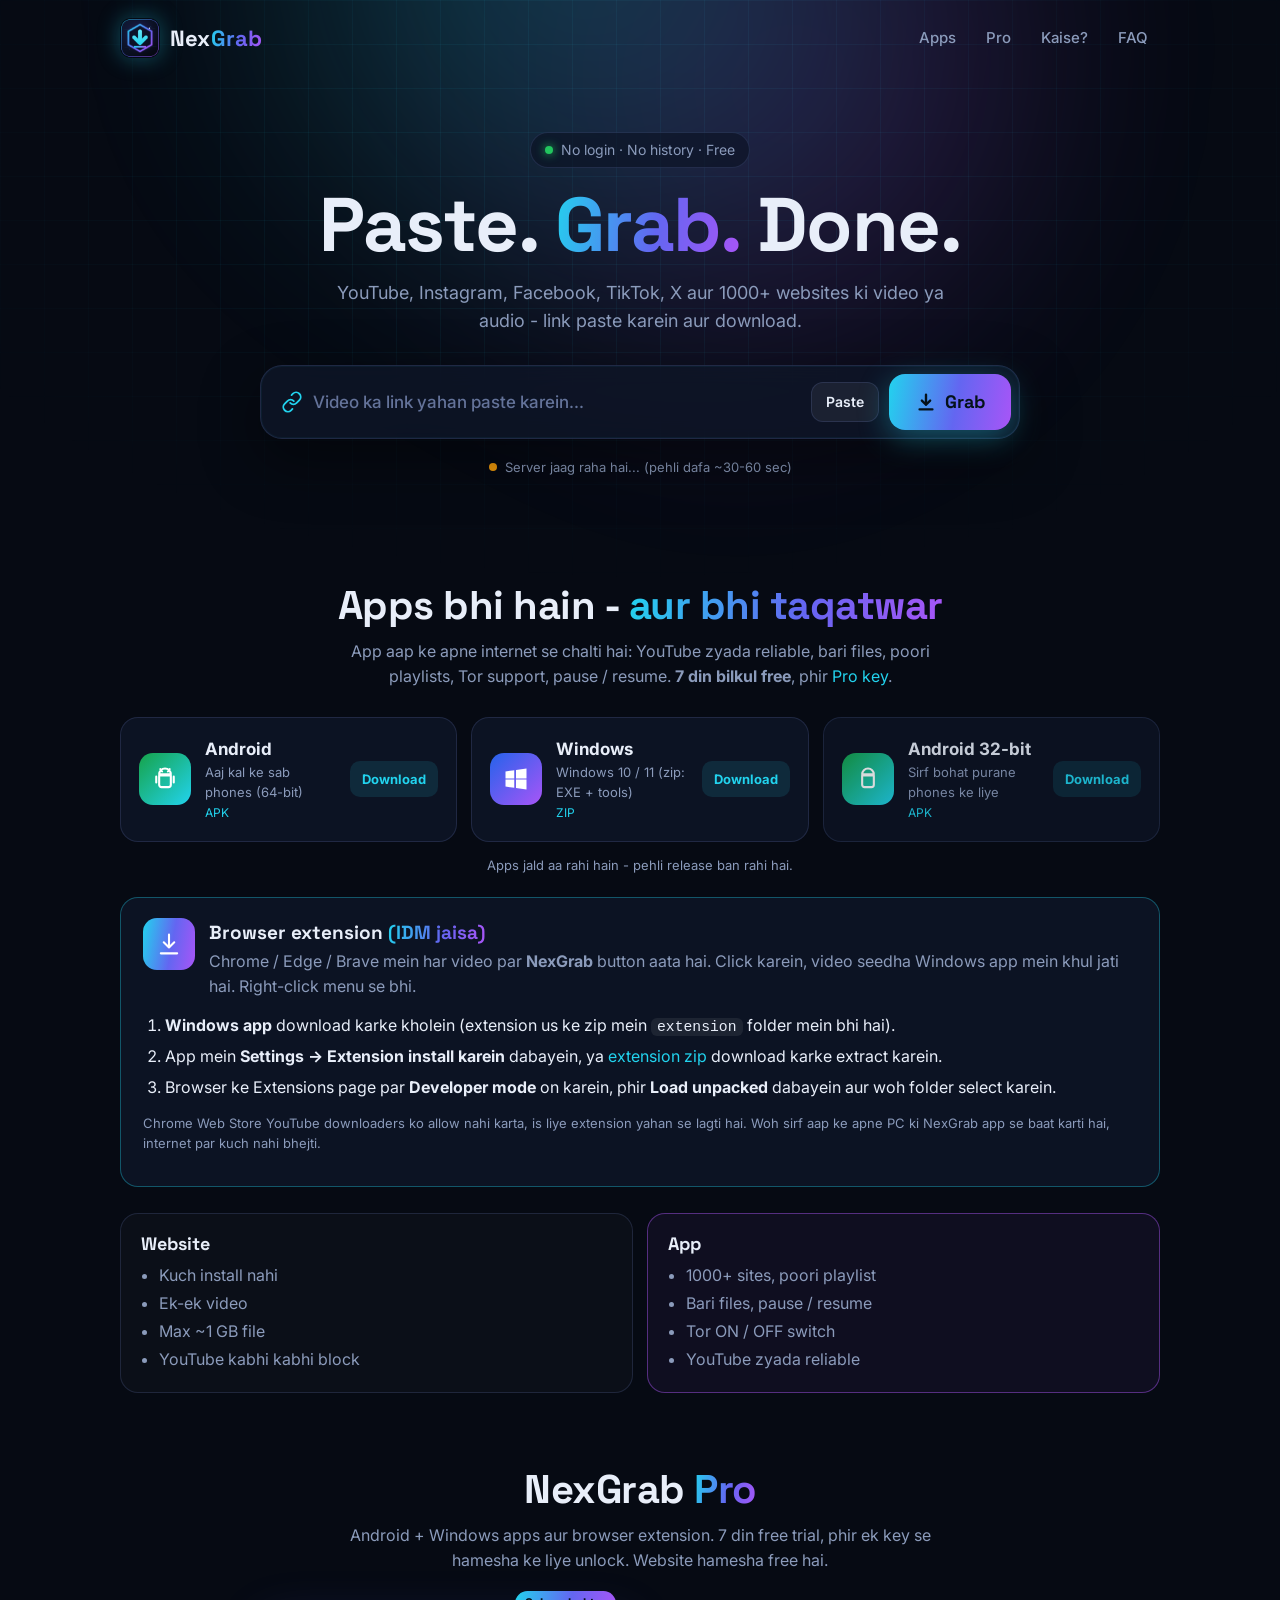
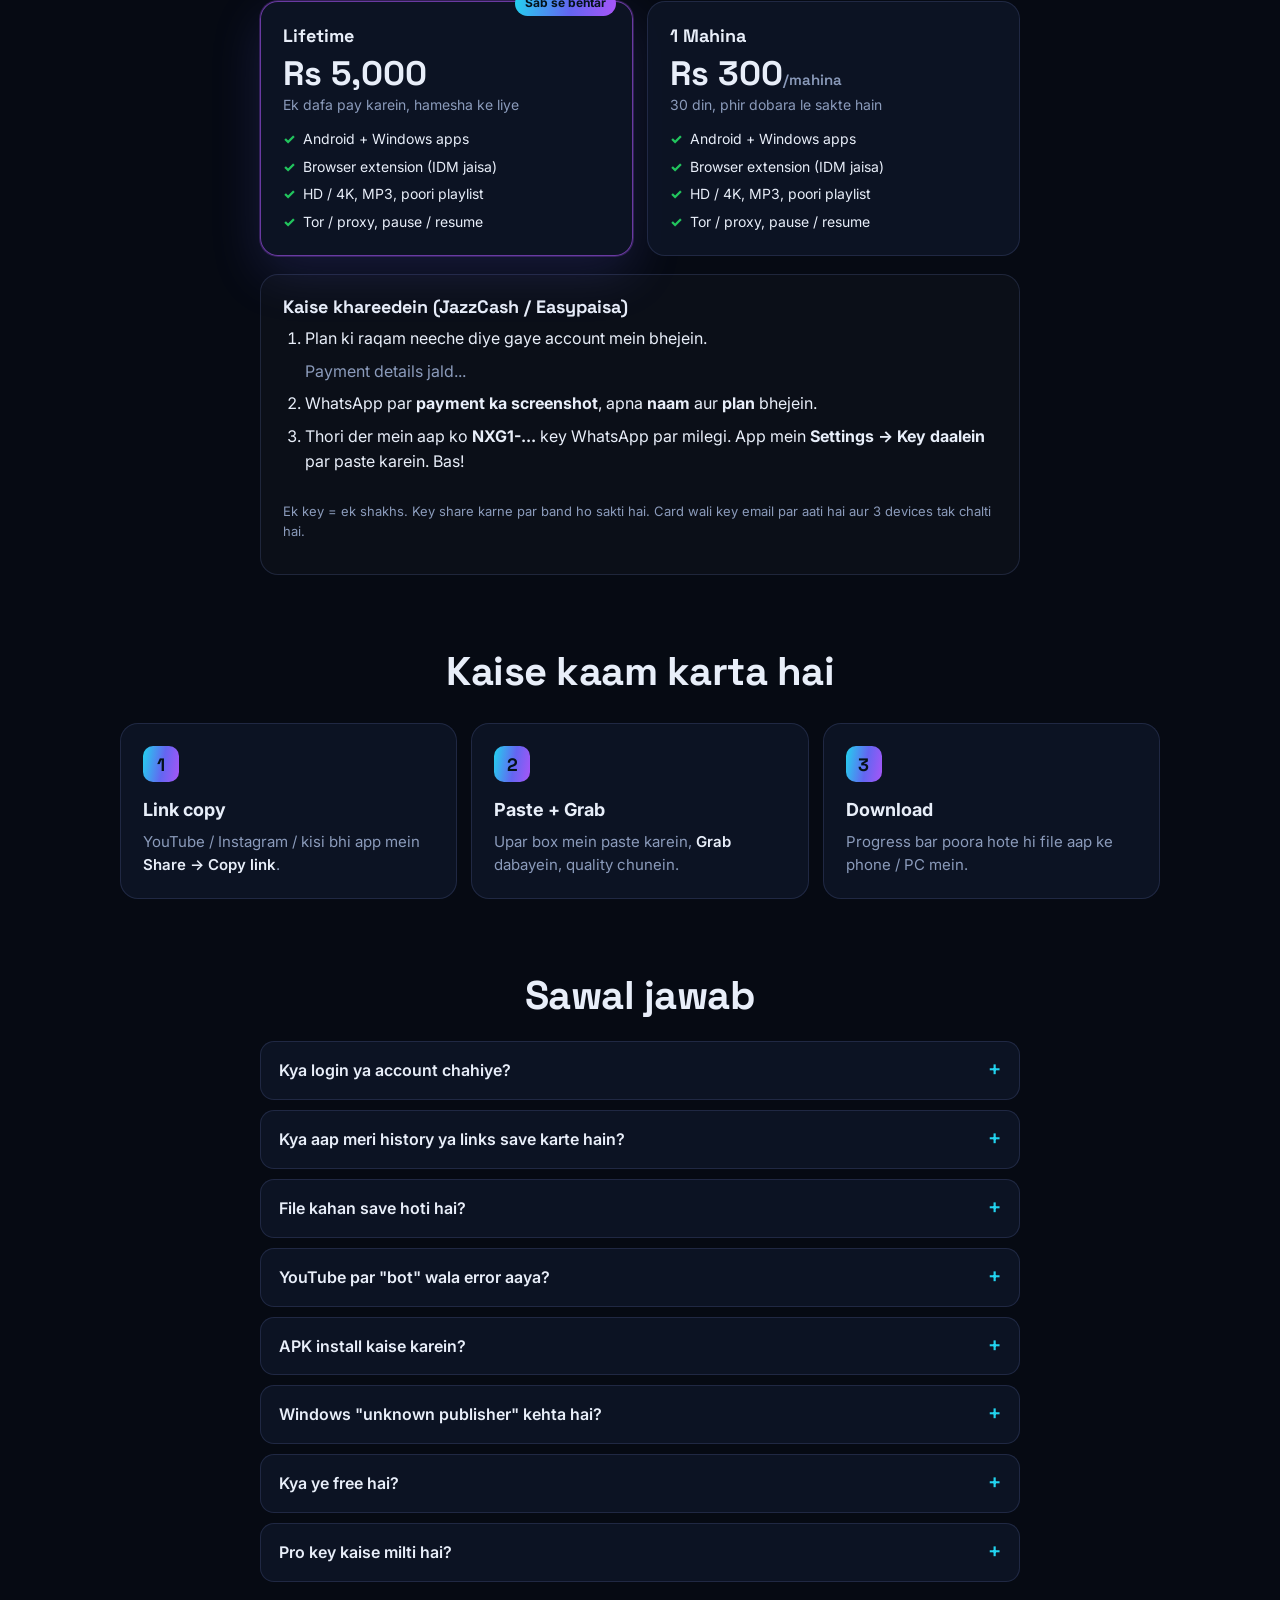
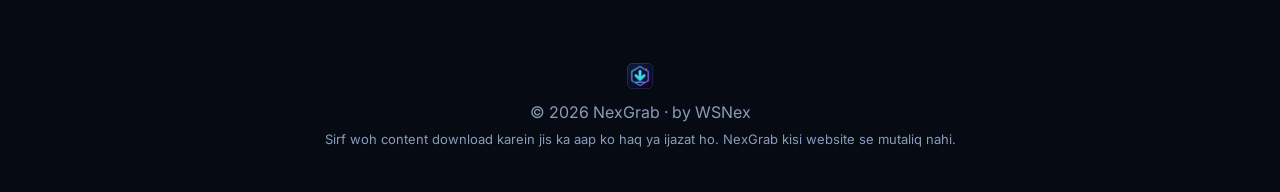
==== index.html @ 80d67489 "Website: NexGrab Pro section (prices from pro.json), FAQ update Co-Authored-By: Claude Opus 5.5 <nor" ====
<!doctype html>
<html lang="en">
<head>
  <meta charset="utf-8">
  <meta name="viewport" content="width=device-width, initial-scale=1, viewport-fit=cover">
  <title>NexGrab - Paste link, download video</title>
  <meta name="description" content="NexGrab: free video & audio downloader. YouTube, Instagram, Facebook, TikTok, X and 1000+ sites. No login, no history - just paste and download. Android and Windows apps (7-day free trial).">
  <meta name="theme-color" content="#060a13">
  <meta property="og:title" content="NexGrab - Paste. Grab. Done.">
  <meta property="og:description" content="Free video & audio downloader for 1000+ sites. No login, no history.">
  <meta property="og:image" content="assets/logo-512.png">
  <link rel="icon" type="image/png" href="assets/favicon.png">
  <link rel="apple-touch-icon" href="assets/apple-touch-icon.png">
  <link rel="manifest" href="manifest.webmanifest">
  <link rel="preconnect" href="https://fonts.googleapis.com">
  <link rel="preconnect" href="https://fonts.gstatic.com" crossorigin>
  <link href="https://fonts.googleapis.com/css2?family=Space+Grotesk:wght@500;700&family=Inter:wght@400;500;600;700&display=swap" rel="stylesheet">
  <link rel="stylesheet" href="style.css">
</head>
<body>
  <div class="bg-grid" aria-hidden="true"></div>
  <div class="bg-glow" aria-hidden="true"></div>

  <header class="top">
    <a class="brand" href="./" aria-label="NexGrab home">
      <img src="assets/logo.png" alt="" width="40" height="40">
      <span>Nex<b>Grab</b></span>
    </a>
    <nav>
      <a href="#apps">Apps</a>
      <a href="#pro">Pro</a>
      <a href="#how">Kaise?</a>
      <a href="#faq">FAQ</a>
    </nav>
  </header>

  <main>
    <!-- ======================= HERO / DOWNLOADER ======================= -->
    <section class="hero" id="grab">
      <p class="eyebrow"><span class="dot"></span> No login · No history · Free</p>
      <h1>Paste. <span class="grad">Grab.</span> Done.</h1>
      <p class="sub">YouTube, Instagram, Facebook, TikTok, X aur 1000+ websites ki video ya audio - link paste karein aur download.</p>

      <form class="paste" id="pasteForm" autocomplete="off" novalidate>
        <div class="field">
          <svg class="ico" viewBox="0 0 24 24" aria-hidden="true"><path d="M10 13a5 5 0 0 0 7.07 0l3-3a5 5 0 0 0-7.07-7.07l-1.5 1.5M14 11a5 5 0 0 0-7.07 0l-3 3a5 5 0 0 0 7.07 7.07l1.5-1.5"/></svg>
          <input id="url" type="text" inputmode="url" autocapitalize="off" autocorrect="off" spellcheck="false" placeholder="Video ka link yahan paste karein..." aria-label="Video link">
          <button type="button" class="ghost" id="pasteBtn" title="Clipboard se paste">Paste</button>
          <button type="button" class="ghost clear" id="clearBtn" title="Saaf karein" hidden>✕</button>
        </div>
        <button type="submit" class="cta" id="grabBtn">
          <svg viewBox="0 0 24 24" aria-hidden="true"><path d="M12 4v11m0 0-4.5-4.5M12 15l4.5-4.5M5 20h14"/></svg>
          <span>Grab</span>
        </button>
      </form>
      <div class="status-row">
        <span class="pill" id="serverPill"><i></i><span>Server check ho raha hai...</span></span>
      </div>

      <!-- message -->
      <div class="msg" id="msg" hidden></div>

      <!-- result -->
      <article class="card result" id="result" hidden>
        <div class="thumb" id="thumb"><span class="site" id="site"></span><span class="dur" id="dur"></span></div>
        <div class="meta">
          <h2 id="title"></h2>
          <p id="uploader"></p>
          <div class="opts" id="opts"></div>
        </div>
      </article>

      <!-- progress -->
      <article class="card prog" id="prog" hidden>
        <div class="prog-head">
          <strong id="stage">Shuru ho raha hai</strong>
          <span class="pct" id="pct">0%</span>
        </div>
        <div class="bar"><div id="bar"></div></div>
        <div class="prog-foot">
          <span id="pinfo">&nbsp;</span>
          <button class="ghost small" id="cancelBtn" type="button">Cancel</button>
        </div>
      </article>

      <!-- done -->
      <article class="card done" id="done" hidden>
        <div class="check">✓</div>
        <div>
          <strong>Download shuru ho gaya</strong>
          <p id="doneName"></p>
          <p class="muted small">File server se foran delete ho gayi - hum kuch save nahi karte.</p>
        </div>
        <button class="ghost" id="againBtn" type="button">Naya link</button>
      </article>
    </section>

    <!-- ======================= APPS ======================= -->
    <section class="apps" id="apps">
      <h2 class="sec">Apps bhi hain - <span class="grad">aur bhi taqatwar</span></h2>
      <p class="sec-sub">App aap ke apne internet se chalti hai: YouTube zyada reliable, bari files, poori playlists, Tor support, pause / resume. <b>7 din bilkul free</b>, phir <a href="#pro">Pro key</a>.</p>
      <div class="app-grid">
        <a class="app" id="dlAndroid" href="#" rel="noopener">
          <div class="app-ico android"><svg viewBox="0 0 24 24"><path d="M7 9h10v8a2 2 0 0 1-2 2H9a2 2 0 0 1-2-2zM7 8a5 5 0 0 1 10 0zM9.5 5.5 8 3.5M14.5 5.5 16 3.5M4.5 10v5M19.5 10v5"/></svg></div>
          <div class="app-txt">
            <strong>Android</strong>
            <span>Aaj kal ke sab phones (64-bit)</span>
            <em class="ver" data-asset="NexGrab.apk">APK</em>
          </div>
          <span class="go">Download</span>
        </a>
        <a class="app" id="dlWindows" href="#" rel="noopener">
          <div class="app-ico win"><svg viewBox="0 0 24 24"><path d="M3 5.5 10.5 4.5v7H3zM12 4.3 21 3v8.5h-9zM3 12.5h7.5v7L3 18.5zM12 12.5h9V21l-9-1.3z"/></svg></div>
          <div class="app-txt">
            <strong>Windows</strong>
            <span>Windows 10 / 11 (zip: EXE + tools)</span>
            <em class="ver" data-asset="NexGrab_Windows.zip">ZIP</em>
          </div>
          <span class="go">Download</span>
        </a>
        <a class="app slim" id="dlAndroid32" href="#" rel="noopener">
          <div class="app-ico android"><svg viewBox="0 0 24 24"><path d="M7 9h10v8a2 2 0 0 1-2 2H9a2 2 0 0 1-2-2zM7 8a5 5 0 0 1 10 0z"/></svg></div>
          <div class="app-txt">
            <strong>Android 32-bit</strong>
            <span>Sirf bohat purane phones ke liye</span>
            <em class="ver" data-asset="NexGrab_32bit.apk">APK</em>
          </div>
          <span class="go">Download</span>
        </a>
      </div>
      <p class="muted small center" id="relInfo">&nbsp;</p>

      <div class="ext" id="extension">
        <div class="ext-head">
          <div class="app-ico ext-ico"><svg viewBox="0 0 24 24"><path d="M12 4v11m0 0-4.5-4.5M12 15l4.5-4.5M5 20h14"/></svg></div>
          <div>
            <h3>Browser extension <span class="grad">(IDM jaisa)</span></h3>
            <p class="muted">Chrome / Edge / Brave mein har video par <b>NexGrab</b> button aata hai. Click karein, video seedha Windows app mein khul jati hai. Right-click menu se bhi.</p>
          </div>
        </div>
        <ol class="ext-steps">
          <li><b>Windows app</b> download karke kholein (extension us ke zip mein <code>extension</code> folder mein bhi hai).</li>
          <li>App mein <b>Settings &rarr; Extension install karein</b> dabayein, ya <a id="dlExtension" href="#" rel="noopener">extension zip</a> download karke extract karein.</li>
          <li>Browser ke Extensions page par <b>Developer mode</b> on karein, phir <b>Load unpacked</b> dabayein aur woh folder select karein.</li>
        </ol>
        <p class="muted small">Chrome Web Store YouTube downloaders ko allow nahi karta, is liye extension yahan se lagti hai. Woh sirf aap ke apne PC ki NexGrab app se baat karti hai, internet par kuch nahi bhejti.</p>
      </div>

      <div class="compare">
        <div><h3>Website</h3><ul><li>Kuch install nahi</li><li>Ek-ek video</li><li>Max ~1 GB file</li><li>YouTube kabhi kabhi block</li></ul></div>
        <div class="hl"><h3>App</h3><ul><li>1000+ sites, poori playlist</li><li>Bari files, pause / resume</li><li>Tor ON / OFF switch</li><li>YouTube zyada reliable</li></ul></div>
      </div>
    </section>

    <!-- ======================= PRO ======================= -->
    <section class="pro" id="pro">
      <h2 class="sec">NexGrab <span class="grad">Pro</span></h2>
      <p class="sec-sub">Android + Windows apps aur browser extension. 7 din free trial, phir ek key se hamesha ke liye unlock. Website hamesha free hai.</p>
      <div class="plans" id="plans"></div>

      <div class="buy">
        <h3>Kaise khareedein (JazzCash / Easypaisa)</h3>
        <ol class="buy-steps">
          <li>Plan ki raqam neeche diye gaye account mein bhejein.<div class="pay" id="payList"><span class="muted">Payment details jald...</span></div></li>
          <li>WhatsApp par <b>payment ka screenshot</b>, apna <b>naam</b> aur <b>plan</b> bhejein.</li>
          <li>Thori der mein aap ko <b>NXG1-...</b> key WhatsApp par milegi. App mein <b>Settings &rarr; Key daalein</b> par paste karein. Bas!</li>
        </ol>
        <div class="buy-actions">
          <a class="btn-wa" id="waBtn" href="#" target="_blank" rel="noopener" hidden>
            <svg viewBox="0 0 24 24"><path d="M4 20l1.3-3.9A8 8 0 1 1 8 19z"/><path d="M9 9.5c0 3 2.5 5.5 5.5 5.5l1-1.5-2-1-1 1c-1-.5-1.5-1-2-2l1-1-1-2z"/></svg>
            WhatsApp par bhejein
          </a>
          <a class="btn-card" id="cardBtn" href="#" target="_blank" rel="noopener" hidden>Card se khareedein (international)</a>
        </div>
        <p class="muted small">Ek key = ek shakhs. Key share karne par band ho sakti hai. Card wali key email par aati hai aur 3 devices tak chalti hai.</p>
      </div>
    </section>

    <!-- ======================= HOW ======================= -->
    <section class="how" id="how">
      <h2 class="sec">Kaise kaam karta hai</h2>
      <ol class="steps">
        <li><b>1</b><h3>Link copy</h3><p>YouTube / Instagram / kisi bhi app mein <em>Share → Copy link</em>.</p></li>
        <li><b>2</b><h3>Paste + Grab</h3><p>Upar box mein paste karein, <em>Grab</em> dabayein, quality chunein.</p></li>
        <li><b>3</b><h3>Download</h3><p>Progress bar poora hote hi file aap ke phone / PC mein.</p></li>
      </ol>
    </section>

    <!-- ======================= FAQ ======================= -->
    <section class="faq" id="faq">
      <h2 class="sec">Sawal jawab</h2>
      <details><summary>Kya login ya account chahiye?</summary><p>Nahi. Koi login nahi, koi account nahi, koi cookie banner nahi.</p></details>
      <details><summary>Kya aap meri history ya links save karte hain?</summary><p>Nahi. Server koi database nahi rakhta aur links log nahi karta. File aap ke download karte hi server se delete ho jati hai; jo file koi na le woh 15 minute mein khud delete ho jati hai.</p></details>
      <details><summary>File kahan save hoti hai?</summary><p>Browser ke normal Downloads folder mein. Phone par: File Manager → Download.</p></details>
      <details><summary>YouTube par "bot" wala error aaya?</summary><p>YouTube kabhi kabhi servers ko rok deta hai. Thori der baad try karein - ya NexGrab Android / Windows app use karein, woh aap ke apne internet se chalti hai aur aisa kam hota hai.</p></details>
      <details><summary>APK install kaise karein?</summary><p>APK download karein → kholein → "Install unknown apps" ki ijazat dein (sirf browser ke liye) → Install. Purani RSK Downloader app ke upar bhi update ho jati hai.</p></details>
      <details><summary>Windows "unknown publisher" kehta hai?</summary><p>App signed nahi hai is liye. <em>More info → Run anyway</em> dabayein. Zip extract karke <em>NexGrab.exe</em> chalayein (tools folder saath rakhein).</p></details>
      <details><summary>Kya ye free hai?</summary><p>Website hamesha free hai. Android / Windows apps aur browser extension 7 din free chalte hain, uske baad <a href="#pro">NexGrab Pro</a> key chahiye (Rs 300 mahina ya Rs 5,000 lifetime).</p></details>
      <details><summary>Pro key kaise milti hai?</summary><p>JazzCash / Easypaisa se payment karke WhatsApp par screenshot bhejein, key WhatsApp par aa jati hai. App mein Settings &rarr; Key daalein par paste karein.</p></details>
    </section>
  </main>

  <footer>
    <img src="assets/logo.png" alt="" width="28" height="28">
    <p>© <span id="yr"></span> NexGrab · by WSNex</p>
    <p class="muted small">Sirf woh content download karein jis ka aap ko haq ya ijazat ho. NexGrab kisi website se mutaliq nahi.</p>
  </footer>

  <script src="config.js"></script>
  <script src="app.js"></script>
  <script src="pro.js"></script>
</body>
</html>
---- style.css ----
:root {
  --bg: #060a13;
  --bg2: #0a1122;
  --card: rgba(15, 22, 40, .78);
  --line: rgba(99, 120, 180, .22);
  --text: #e8eef9;
  --muted: #8b9bbb;
  --cyan: #22d3ee;
  --indigo: #6366f1;
  --purple: #a855f7;
  --green: #22c55e;
  --red: #f87171;
  --grad: linear-gradient(100deg, var(--cyan), var(--indigo) 55%, var(--purple));
  --r: 18px;
}
* { box-sizing: border-box; }
html { scroll-behavior: smooth; }
body {
  margin: 0; background: var(--bg); color: var(--text);
  font: 16px/1.55 Inter, system-ui, -apple-system, "Segoe UI", Roboto, sans-serif;
  -webkit-font-smoothing: antialiased; overflow-x: hidden; min-height: 100vh;
}
a { color: var(--cyan); text-decoration: none; }
img { display: block; }
[hidden] { display: none !important; }

.bg-grid {
  position: fixed; inset: 0; z-index: -2; pointer-events: none;
  background-image: linear-gradient(rgba(34, 211, 238, .06) 1px, transparent 1px),
                    linear-gradient(90deg, rgba(34, 211, 238, .06) 1px, transparent 1px);
  background-size: 44px 44px;
  mask-image: radial-gradient(ellipse 80% 60% at 50% 20%, #000 30%, transparent 75%);
}
.bg-glow {
  position: fixed; z-index: -1; pointer-events: none; width: 900px; height: 900px; left: 50%; top: -420px;
  transform: translateX(-50%); border-radius: 50%; filter: blur(90px); opacity: .45;
  background: radial-gradient(circle at 40% 40%, rgba(34, 211, 238, .55), transparent 55%),
              radial-gradient(circle at 65% 55%, rgba(168, 85, 247, .5), transparent 55%);
  animation: drift 14s ease-in-out infinite alternate;
}
@keyframes drift { to { transform: translateX(-46%) translateY(40px) scale(1.06); } }

/* ---------- header ---------- */
.top {
  display: flex; align-items: center; justify-content: space-between; gap: 16px;
  max-width: 1080px; margin: 0 auto; padding: 18px 20px;
}
.brand { display: flex; align-items: center; gap: 10px; color: var(--text); font: 700 22px "Space Grotesk", sans-serif; letter-spacing: .2px; }
.brand b { background: var(--grad); -webkit-background-clip: text; background-clip: text; color: transparent; }
.brand img { border-radius: 11px; box-shadow: 0 0 22px rgba(34, 211, 238, .35); }
nav { display: flex; gap: 6px; }
nav a { color: var(--muted); padding: 8px 12px; border-radius: 10px; font-weight: 500; font-size: 15px; }
nav a:hover { color: var(--text); background: rgba(255, 255, 255, .05); }

main { max-width: 1080px; margin: 0 auto; padding: 0 20px; }

/* ---------- hero ---------- */
.hero { text-align: center; padding: 56px 0 40px; }
.eyebrow {
  display: inline-flex; align-items: center; gap: 8px; margin: 0 0 18px; padding: 6px 14px;
  border: 1px solid var(--line); border-radius: 999px; color: var(--muted); font-size: 14px; background: rgba(10, 17, 34, .6);
}
.dot { width: 8px; height: 8px; border-radius: 50%; background: var(--green); box-shadow: 0 0 10px var(--green); }
h1 { font: 700 clamp(40px, 8vw, 76px)/1.02 "Space Grotesk", sans-serif; margin: 0 0 16px; letter-spacing: -1.5px; }
.grad { background: var(--grad); -webkit-background-clip: text; background-clip: text; color: transparent; }
.sub { color: var(--muted); max-width: 620px; margin: 0 auto 30px; font-size: 18px; }

.paste {
  display: flex; gap: 10px; max-width: 760px; margin: 0 auto; padding: 8px;
  background: var(--card); border: 1px solid var(--line); border-radius: 22px;
  box-shadow: 0 20px 60px rgba(0, 0, 0, .45), 0 0 0 1px rgba(34, 211, 238, .05) inset; backdrop-filter: blur(12px);
}
.paste:focus-within { border-color: rgba(34, 211, 238, .55); box-shadow: 0 20px 60px rgba(0, 0, 0, .45), 0 0 0 4px rgba(34, 211, 238, .12); }
.field { flex: 1; display: flex; align-items: center; gap: 8px; min-width: 0; padding-left: 12px; }
.ico { width: 22px; height: 22px; flex: none; fill: none; stroke: var(--cyan); stroke-width: 2; stroke-linecap: round; }
#url {
  flex: 1; min-width: 0; height: 52px; border: 0; outline: 0; background: transparent; color: var(--text);
  font: 500 17px Inter, sans-serif;
}
#url::placeholder { color: #64739a; }
button { font: inherit; cursor: pointer; border: 0; }
.ghost {
  flex: none; height: 40px; padding: 0 14px; border-radius: 12px; color: var(--text); background: rgba(255, 255, 255, .06);
  border: 1px solid var(--line); font-weight: 600; font-size: 14px; transition: background .2s;
}
.ghost:hover { background: rgba(255, 255, 255, .1); }
.ghost.clear { width: 40px; padding: 0; color: var(--muted); }
.ghost.small { height: 32px; font-size: 13px; }
.cta {
  flex: none; display: inline-flex; align-items: center; gap: 8px; height: 56px; padding: 0 26px; border-radius: 16px;
  background: var(--grad); color: #04121a; font: 700 18px "Space Grotesk", sans-serif;
  box-shadow: 0 8px 30px rgba(34, 211, 238, .35); transition: transform .15s, box-shadow .2s, filter .2s;
}
.cta svg { width: 22px; height: 22px; fill: none; stroke: currentColor; stroke-width: 2.6; stroke-linecap: round; stroke-linejoin: round; }
.cta:hover { transform: translateY(-1px); box-shadow: 0 12px 38px rgba(99, 102, 241, .45); }
.cta:disabled { filter: grayscale(.4) brightness(.8); cursor: wait; transform: none; }
.cta.loading span::after { content: ""; display: inline-block; width: 14px; height: 14px; margin-left: 8px; vertical-align: -2px;
  border: 2.5px solid rgba(4, 18, 26, .35); border-top-color: #04121a; border-radius: 50%; animation: spin .8s linear infinite; }
@keyframes spin { to { transform: rotate(360deg); } }

.status-row { margin-top: 14px; min-height: 26px; }
.pill { display: inline-flex; align-items: center; gap: 8px; font-size: 13px; color: var(--muted); }
.pill i { width: 8px; height: 8px; border-radius: 50%; background: #64739a; }
.pill.on i { background: var(--green); box-shadow: 0 0 8px var(--green); }
.pill.wake i { background: #f59e0b; animation: pulse 1.2s ease-in-out infinite; }
.pill.off i { background: var(--red); }
@keyframes pulse { 50% { opacity: .3; } }

.msg {
  max-width: 760px; margin: 18px auto 0; padding: 14px 18px; border-radius: 14px; text-align: left;
  background: rgba(248, 113, 113, .08); border: 1px solid rgba(248, 113, 113, .35); color: #fecaca;
}
.msg.info { background: rgba(34, 211, 238, .07); border-color: rgba(34, 211, 238, .3); color: #cffafe; }

.card {
  max-width: 760px; margin: 22px auto 0; text-align: left; background: var(--card); border: 1px solid var(--line);
  border-radius: var(--r); backdrop-filter: blur(12px); box-shadow: 0 20px 50px rgba(0, 0, 0, .35);
  animation: rise .35s ease-out;
}
@keyframes rise { from { opacity: 0; transform: translateY(10px); } }
.result { display: grid; grid-template-columns: 250px 1fr; overflow: hidden; }
.thumb { position: relative; min-height: 150px; background: #0b1328 center/cover no-repeat; }
.thumb.noimg { background: #0b1328 url("assets/logo.png") center / 84px no-repeat; opacity: .9; }
@media (max-width: 720px) { .thumb.noimg { min-height: 120px; aspect-ratio: auto; } }
.thumb .site, .thumb .dur {
  position: absolute; padding: 3px 9px; border-radius: 8px; font-size: 12px; font-weight: 600; background: rgba(0, 0, 0, .65); color: #fff;
}
.thumb .site { left: 10px; top: 10px; }
.thumb .dur { right: 10px; bottom: 10px; }
.meta { padding: 18px 20px 20px; min-width: 0; }
.meta h2 { margin: 0 0 4px; font: 600 18px/1.35 Inter, sans-serif; display: -webkit-box; -webkit-line-clamp: 2; -webkit-box-orient: vertical; overflow: hidden; }
.meta p { margin: 0 0 14px; color: var(--muted); font-size: 14px; }
.opts { display: grid; grid-template-columns: repeat(auto-fill, minmax(118px, 1fr)); gap: 8px; }
.opt {
  display: flex; flex-direction: column; align-items: flex-start; gap: 2px; padding: 10px 12px; border-radius: 12px; text-align: left;
  background: rgba(255, 255, 255, .04); border: 1px solid var(--line); color: var(--text); transition: border-color .2s, background .2s, transform .1s;
}
.opt b { font-size: 15px; }
.opt small { color: var(--muted); font-size: 12px; }
.opt:hover { border-color: var(--cyan); background: rgba(34, 211, 238, .08); }
.opt:active { transform: scale(.98); }
.opt.first { border-color: rgba(34, 211, 238, .6); background: rgba(34, 211, 238, .1); }
.opt.audio b::before { content: "♪ "; color: var(--purple); }

.prog { padding: 20px; }
.prog-head, .prog-foot { display: flex; align-items: center; justify-content: space-between; gap: 12px; }
.prog-head strong { font-weight: 600; }
.pct { font: 700 22px "Space Grotesk", sans-serif; color: var(--cyan); }
.bar { height: 12px; margin: 12px 0; border-radius: 999px; background: rgba(255, 255, 255, .06); overflow: hidden; }
.bar div { height: 100%; width: 0; border-radius: inherit; background: var(--grad); transition: width .4s ease;
  box-shadow: 0 0 16px rgba(34, 211, 238, .6); position: relative; }
.bar.indet div { width: 35% !important; animation: indet 1.3s ease-in-out infinite; }
@keyframes indet { from { transform: translateX(-110%); } to { transform: translateX(300%); } }
#pinfo { color: var(--muted); font-size: 14px; }

.done { display: flex; align-items: center; gap: 16px; padding: 18px 20px; }
.done .check { flex: none; width: 46px; height: 46px; display: grid; place-items: center; border-radius: 50%;
  background: rgba(34, 197, 94, .15); color: var(--green); font-size: 24px; font-weight: 700; box-shadow: 0 0 20px rgba(34, 197, 94, .3); }
.done > div:nth-child(2) { flex: 1; min-width: 0; }
.done p { margin: 2px 0 0; word-break: break-word; }

/* ---------- sections ---------- */
section { scroll-margin-top: 20px; }
.sec { font: 700 clamp(28px, 4.5vw, 40px)/1.15 "Space Grotesk", sans-serif; text-align: center; margin: 0 0 10px; letter-spacing: -.5px; }
.sec-sub { text-align: center; color: var(--muted); max-width: 640px; margin: 0 auto 28px; }
.apps, .how, .faq { padding: 64px 0 10px; }

.app-grid { display: grid; grid-template-columns: repeat(auto-fit, minmax(270px, 1fr)); gap: 14px; }
.app {
  display: flex; align-items: center; gap: 14px; padding: 18px; border-radius: var(--r); color: var(--text);
  background: var(--card); border: 1px solid var(--line); transition: border-color .2s, transform .15s, box-shadow .2s;
}
.app:hover { border-color: rgba(34, 211, 238, .55); transform: translateY(-2px); box-shadow: 0 14px 40px rgba(0, 0, 0, .35); }
.app.slim { opacity: .85; }
.app-ico { flex: none; width: 52px; height: 52px; border-radius: 14px; display: grid; place-items: center; }
.app-ico svg { width: 28px; height: 28px; fill: none; stroke: #fff; stroke-width: 1.8; stroke-linecap: round; stroke-linejoin: round; }
.app-ico.android { background: linear-gradient(135deg, #16a34a, #22d3ee); }
.app-ico.win { background: linear-gradient(135deg, #2563eb, #a855f7); }
.app-ico.win svg { fill: #fff; stroke: none; }
.app-txt { flex: 1; min-width: 0; display: flex; flex-direction: column; }
.app-txt strong { font-size: 17px; }
.app-txt span { color: var(--muted); font-size: 13px; }
.app-txt em { font-style: normal; font-size: 12px; color: var(--cyan); margin-top: 2px; }
.go { flex: none; padding: 8px 12px; border-radius: 10px; font-weight: 700; font-size: 13px; background: rgba(34, 211, 238, .12); color: var(--cyan); }
.app.disabled { pointer-events: none; opacity: .5; }

.ext { margin-top: 22px; padding: 20px 22px; border-radius: var(--r); background: var(--card); border: 1px solid rgba(34, 211, 238, .35); }
.ext-head { display: flex; gap: 14px; align-items: flex-start; }
.ext-head h3 { margin: 2px 0 4px; font: 700 19px "Space Grotesk", sans-serif; }
.ext-head p { margin: 0; }
.app-ico.ext-ico { background: var(--grad); }
.ext-steps { margin: 14px 0 10px; padding-left: 22px; display: grid; gap: 6px; }
.ext-steps a { color: var(--cyan); }
.ext code { padding: 1px 6px; border-radius: 6px; background: rgba(255, 255, 255, .07); font-size: .92em; }
.ext a.disabled { pointer-events: none; opacity: .5; }

.pro { padding: 64px 0 10px; }
.plans { display: grid; grid-template-columns: repeat(auto-fit, minmax(250px, 1fr)); gap: 14px; max-width: 760px; margin: 0 auto; }
.plan { position: relative; padding: 22px; border-radius: var(--r); background: var(--card); border: 1px solid var(--line); }
.plan.best { border-color: rgba(168, 85, 247, .6); box-shadow: 0 0 0 1px rgba(168, 85, 247, .25), 0 18px 50px rgba(99, 102, 241, .18); }
.plan .tag { position: absolute; top: -11px; right: 16px; padding: 3px 10px; border-radius: 20px; font-size: 12px; font-weight: 700; background: var(--grad); color: #04121a; }
.plan h3 { margin: 0; font: 700 18px "Space Grotesk", sans-serif; }
.plan .price { margin: 8px 0 2px; font: 800 34px/1.1 "Space Grotesk", sans-serif; }
.plan .price small { font-size: 15px; font-weight: 600; color: var(--muted); }
.plan p { margin: 0 0 12px; font-size: 14px; }
.plan ul { margin: 0; padding: 0; list-style: none; display: grid; gap: 6px; font-size: 14px; }
.plan li::before { content: "✓"; color: var(--green); font-weight: 800; margin-right: 8px; }
.buy { max-width: 760px; margin: 18px auto 0; padding: 20px 22px; border-radius: var(--r); background: rgba(255, 255, 255, .025); border: 1px solid var(--line); }
.buy h3 { margin: 0 0 6px; font: 700 18px "Space Grotesk", sans-serif; }
.buy-steps { margin: 8px 0 14px; padding-left: 22px; display: grid; gap: 8px; }
.pay { display: grid; gap: 8px; margin-top: 8px; }
.acct { display: flex; flex-wrap: wrap; align-items: center; gap: 6px 12px; padding: 10px 12px; border-radius: 12px; background: var(--card); border: 1px solid var(--line); }
.acct .num { font: 700 17px "Space Grotesk", sans-serif; letter-spacing: .5px; }
.acct .copy { margin-left: auto; padding: 6px 10px; border-radius: 9px; border: 1px solid var(--line); background: transparent; color: var(--cyan); font-weight: 700; cursor: pointer; }
.buy-actions { display: flex; flex-wrap: wrap; gap: 10px; margin-bottom: 10px; }
.btn-wa, .btn-card { display: inline-flex; align-items: center; gap: 8px; padding: 12px 16px; border-radius: 12px; font-weight: 700; }
.btn-wa { background: #22c55e; color: #04140a; }
.btn-wa svg { width: 20px; height: 20px; fill: none; stroke: currentColor; stroke-width: 1.8; stroke-linejoin: round; }
.btn-card { border: 1px solid var(--line); color: var(--text); background: var(--card); }
.btn-wa[hidden], .btn-card[hidden] { display: none; }

.compare { display: grid; grid-template-columns: 1fr 1fr; gap: 14px; margin-top: 26px; }
.compare > div { padding: 18px 20px; border-radius: var(--r); background: rgba(255, 255, 255, .025); border: 1px solid var(--line); }
.compare .hl { border-color: rgba(168, 85, 247, .45); background: rgba(168, 85, 247, .06); }
.compare h3 { margin: 0 0 8px; font: 700 18px "Space Grotesk", sans-serif; }
.compare ul { margin: 0; padding-left: 18px; color: var(--muted); }
.compare li { margin: 3px 0; }

.steps { list-style: none; padding: 0; margin: 28px 0 0; display: grid; grid-template-columns: repeat(3, 1fr); gap: 14px; }
.steps li { padding: 22px; border-radius: var(--r); background: var(--card); border: 1px solid var(--line); }
.steps b { display: grid; place-items: center; width: 36px; height: 36px; border-radius: 10px; background: var(--grad); color: #04121a; font: 700 18px "Space Grotesk"; }
.steps h3 { margin: 14px 0 6px; font-size: 18px; }
.steps p { margin: 0; color: var(--muted); font-size: 15px; }
.steps em, .faq em { color: var(--text); font-style: normal; font-weight: 600; }

.faq { max-width: 760px; margin: 0 auto; }
.faq .sec { margin-bottom: 22px; }
details { border: 1px solid var(--line); border-radius: 14px; background: var(--card); margin-bottom: 10px; }
summary { list-style: none; cursor: pointer; padding: 16px 18px; font-weight: 600; display: flex; justify-content: space-between; gap: 12px; }
summary::-webkit-details-marker { display: none; }
summary::after { content: "+"; color: var(--cyan); font-size: 20px; line-height: 1; transition: transform .2s; }
details[open] summary::after { transform: rotate(45deg); }
details p { margin: 0; padding: 0 18px 16px; color: var(--muted); }

footer { text-align: center; padding: 60px 20px 40px; color: var(--muted); }
footer img { margin: 0 auto 10px; border-radius: 8px; }
footer p { margin: 4px 0; }
.muted { color: var(--muted); }
.small { font-size: 13px; }
.center { text-align: center; }

/* ---------- mobile ---------- */
@media (max-width: 720px) {
  .top { padding: 14px 16px; }
  nav a { padding: 6px 8px; font-size: 14px; }
  main { padding: 0 16px; }
  .hero { padding: 30px 0 24px; }
  .sub { font-size: 16px; }
  .paste { flex-direction: column; border-radius: 20px; }
  .field { padding-left: 8px; }
  .cta { width: 100%; justify-content: center; height: 54px; }
  .result { grid-template-columns: 1fr; }
  .thumb { min-height: 180px; aspect-ratio: 16 / 9; }
  .opts { grid-template-columns: repeat(2, 1fr); }
  .compare, .steps { grid-template-columns: 1fr; }
  .done { flex-wrap: wrap; }
  .done .ghost { width: 100%; }
}
@media (max-width: 380px) { nav a:nth-child(2) { display: none; } }
@media (prefers-reduced-motion: reduce) { * { animation: none !important; transition: none !important; } }
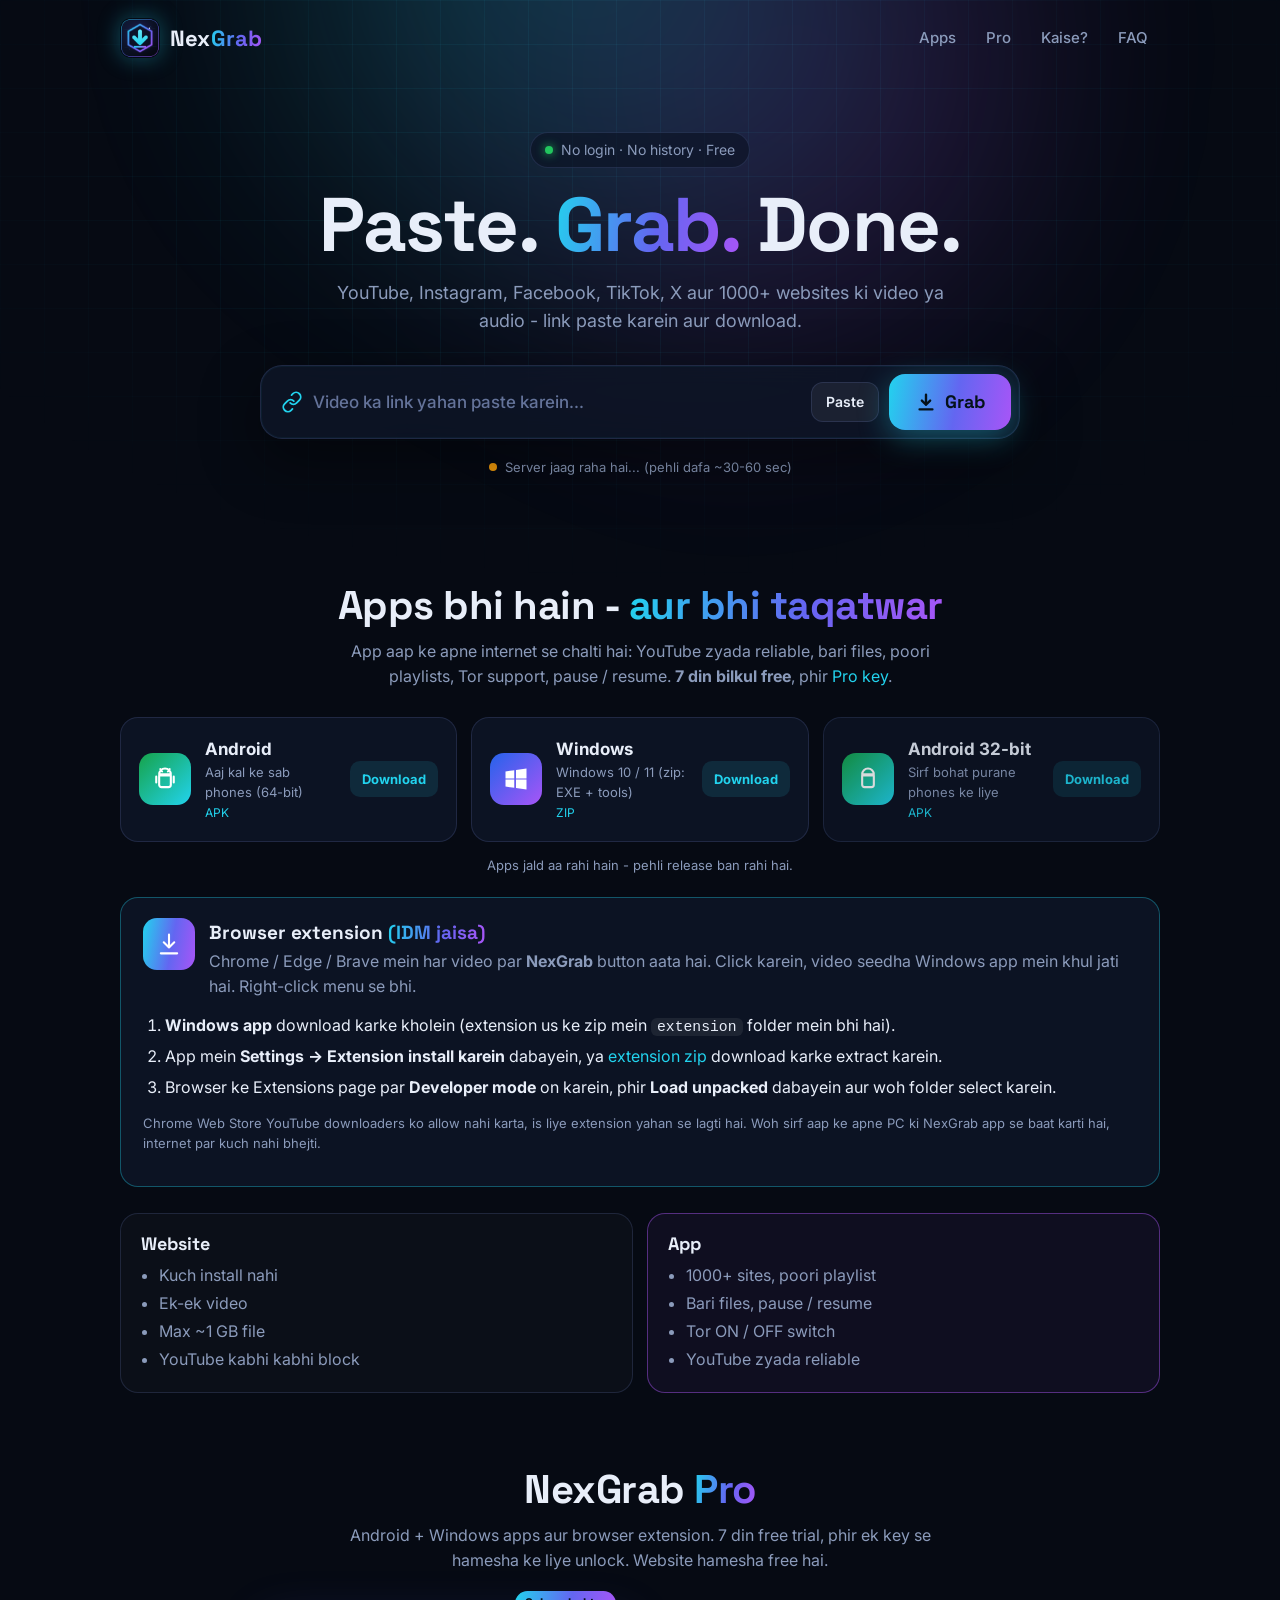
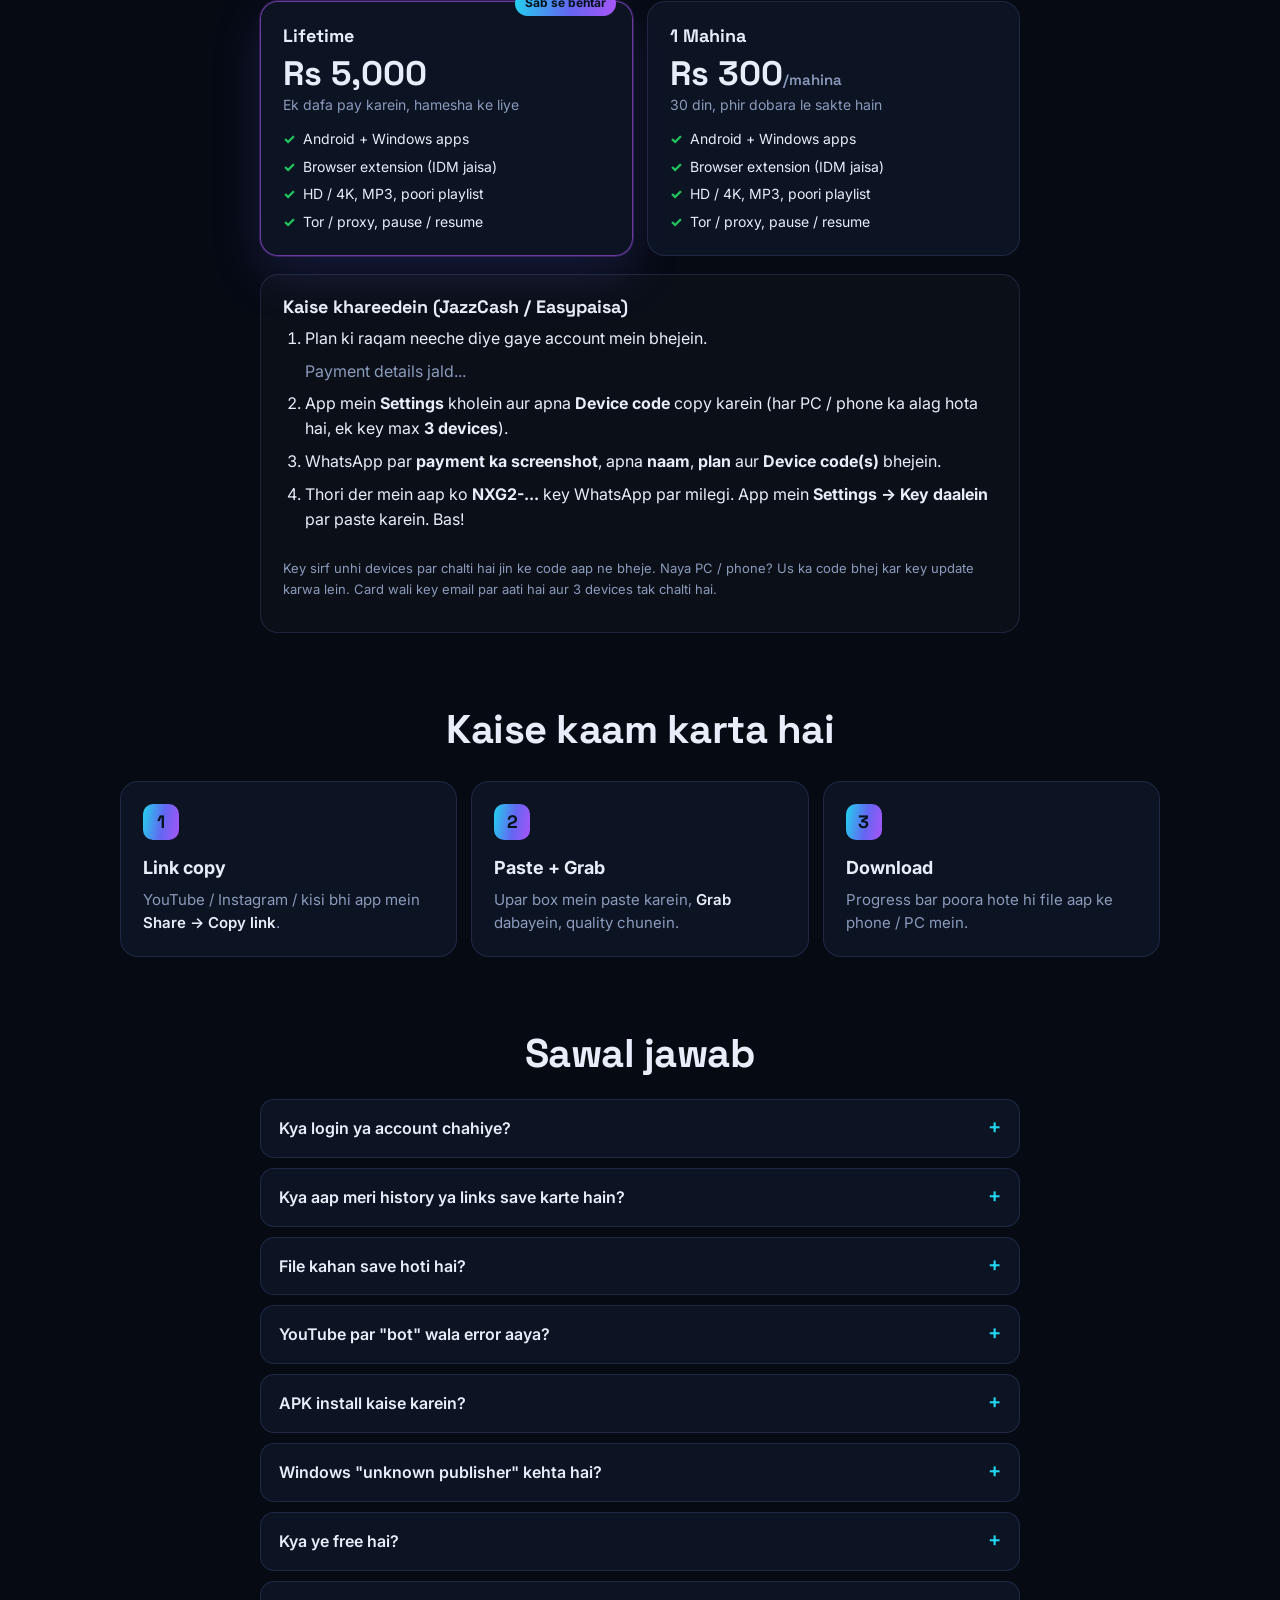
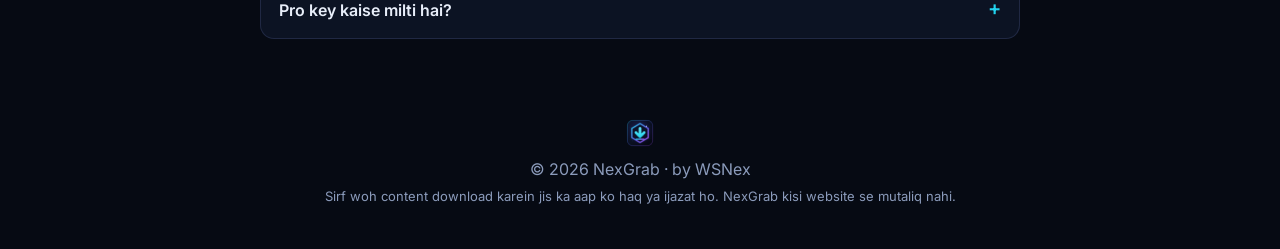
==== commit bdbaff9d: "Pro section: device codes (one key = up to 3 PCs / phones) Co-Authored-By: Claude Opus 5.5 <noreply@" ====
--- a/index.html
+++ b/index.html
@@ -162,8 +162,9 @@
         <h3>Kaise khareedein (JazzCash / Easypaisa)</h3>
         <ol class="buy-steps">
           <li>Plan ki raqam neeche diye gaye account mein bhejein.<div class="pay" id="payList"><span class="muted">Payment details jald...</span></div></li>
-          <li>WhatsApp par <b>payment ka screenshot</b>, apna <b>naam</b> aur <b>plan</b> bhejein.</li>
-          <li>Thori der mein aap ko <b>NXG1-...</b> key WhatsApp par milegi. App mein <b>Settings &rarr; Key daalein</b> par paste karein. Bas!</li>
+          <li>App mein <b>Settings</b> kholein aur apna <b>Device code</b> copy karein (har PC / phone ka alag hota hai, ek key max <b>3 devices</b>).</li>
+          <li>WhatsApp par <b>payment ka screenshot</b>, apna <b>naam</b>, <b>plan</b> aur <b>Device code(s)</b> bhejein.</li>
+          <li>Thori der mein aap ko <b>NXG2-...</b> key WhatsApp par milegi. App mein <b>Settings &rarr; Key daalein</b> par paste karein. Bas!</li>
         </ol>
         <div class="buy-actions">
           <a class="btn-wa" id="waBtn" href="#" target="_blank" rel="noopener" hidden>
@@ -172,7 +173,7 @@
           </a>
           <a class="btn-card" id="cardBtn" href="#" target="_blank" rel="noopener" hidden>Card se khareedein (international)</a>
         </div>
-        <p class="muted small">Ek key = ek shakhs. Key share karne par band ho sakti hai. Card wali key email par aati hai aur 3 devices tak chalti hai.</p>
+        <p class="muted small">Key sirf unhi devices par chalti hai jin ke code aap ne bheje. Naya PC / phone? Us ka code bhej kar key update karwa lein. Card wali key email par aati hai aur 3 devices tak chalti hai.</p>
       </div>
     </section>
 
@@ -196,7 +197,7 @@
       <details><summary>APK install kaise karein?</summary><p>APK download karein → kholein → "Install unknown apps" ki ijazat dein (sirf browser ke liye) → Install. Purani RSK Downloader app ke upar bhi update ho jati hai.</p></details>
       <details><summary>Windows "unknown publisher" kehta hai?</summary><p>App signed nahi hai is liye. <em>More info → Run anyway</em> dabayein. Zip extract karke <em>NexGrab.exe</em> chalayein (tools folder saath rakhein).</p></details>
       <details><summary>Kya ye free hai?</summary><p>Website hamesha free hai. Android / Windows apps aur browser extension 7 din free chalte hain, uske baad <a href="#pro">NexGrab Pro</a> key chahiye (Rs 300 mahina ya Rs 5,000 lifetime).</p></details>
-      <details><summary>Pro key kaise milti hai?</summary><p>JazzCash / Easypaisa se payment karke WhatsApp par screenshot bhejein, key WhatsApp par aa jati hai. App mein Settings &rarr; Key daalein par paste karein.</p></details>
+      <details><summary>Pro key kaise milti hai?</summary><p>JazzCash / Easypaisa se payment karke WhatsApp par screenshot aur app ka Device code bhejein, key WhatsApp par aa jati hai (ek key 3 PCs / phones tak). App mein Settings &rarr; Key daalein par paste karein.</p></details>
     </section>
   </main>
 
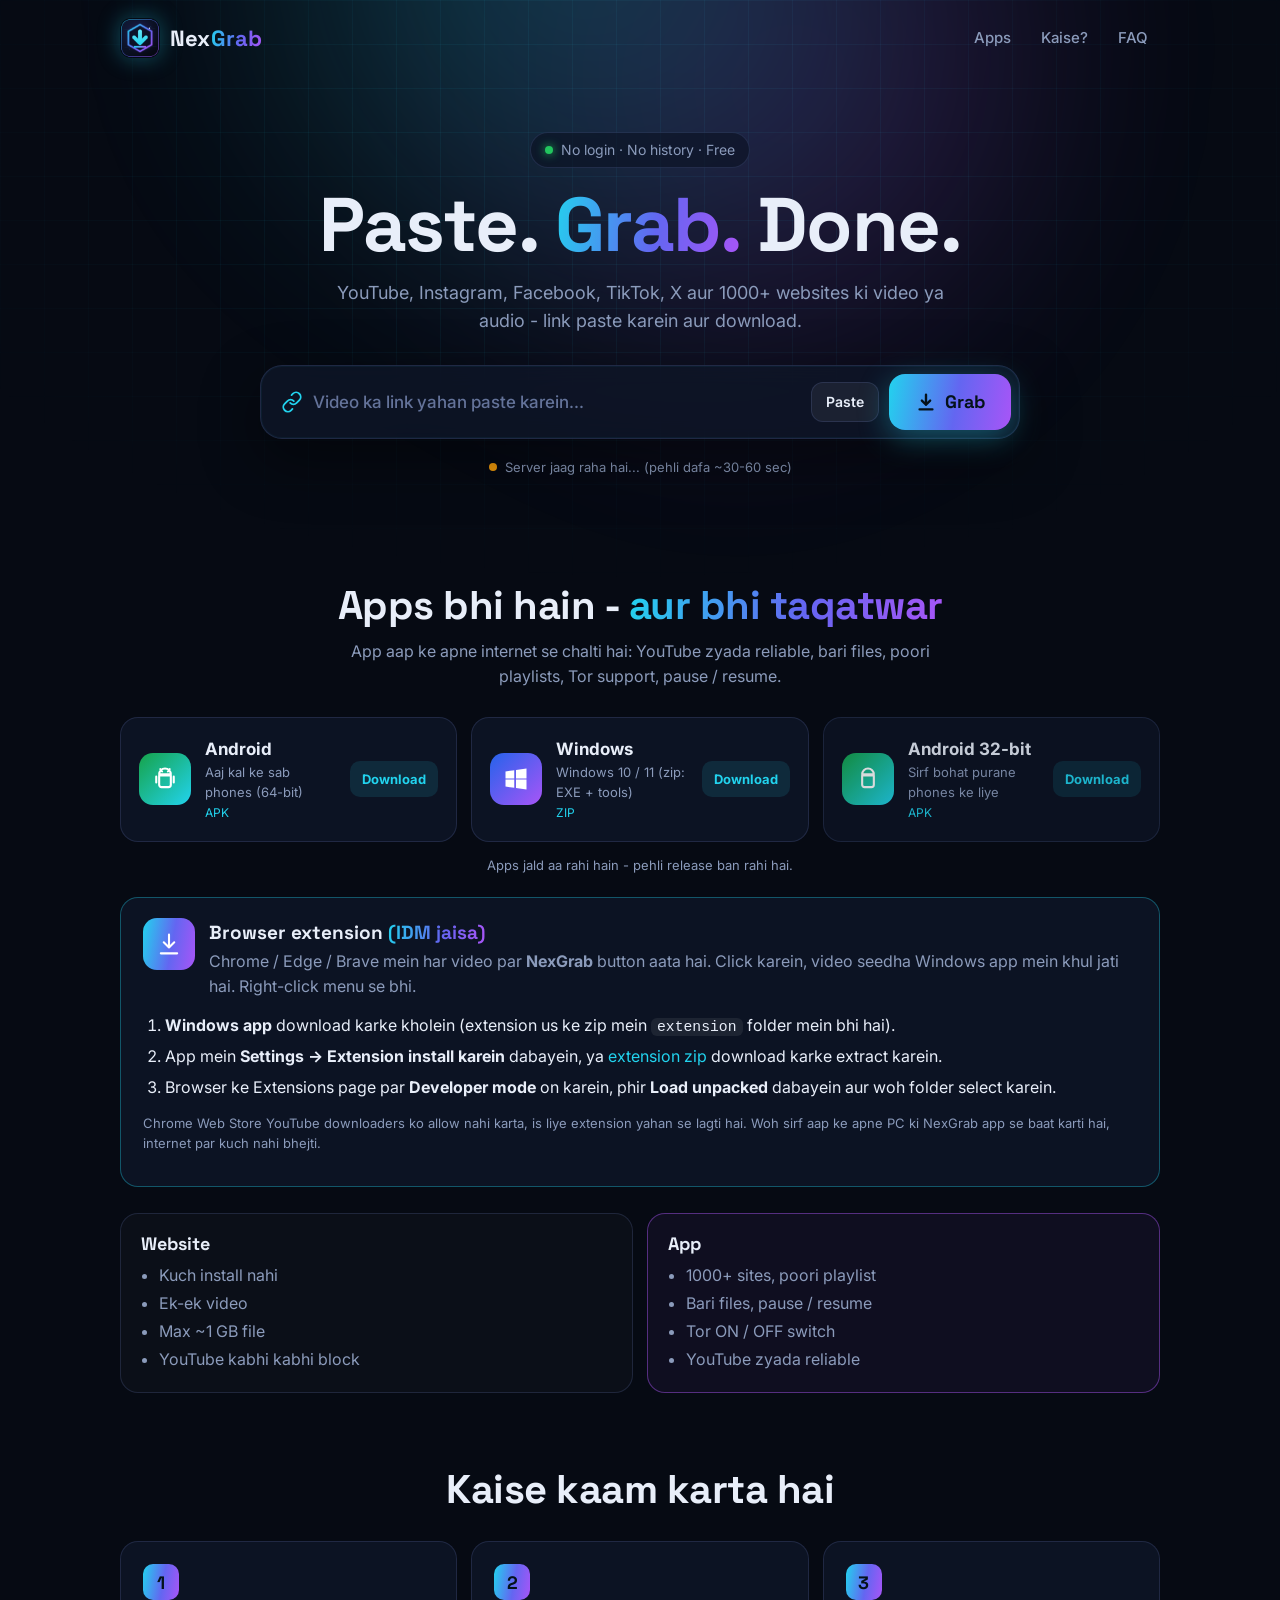
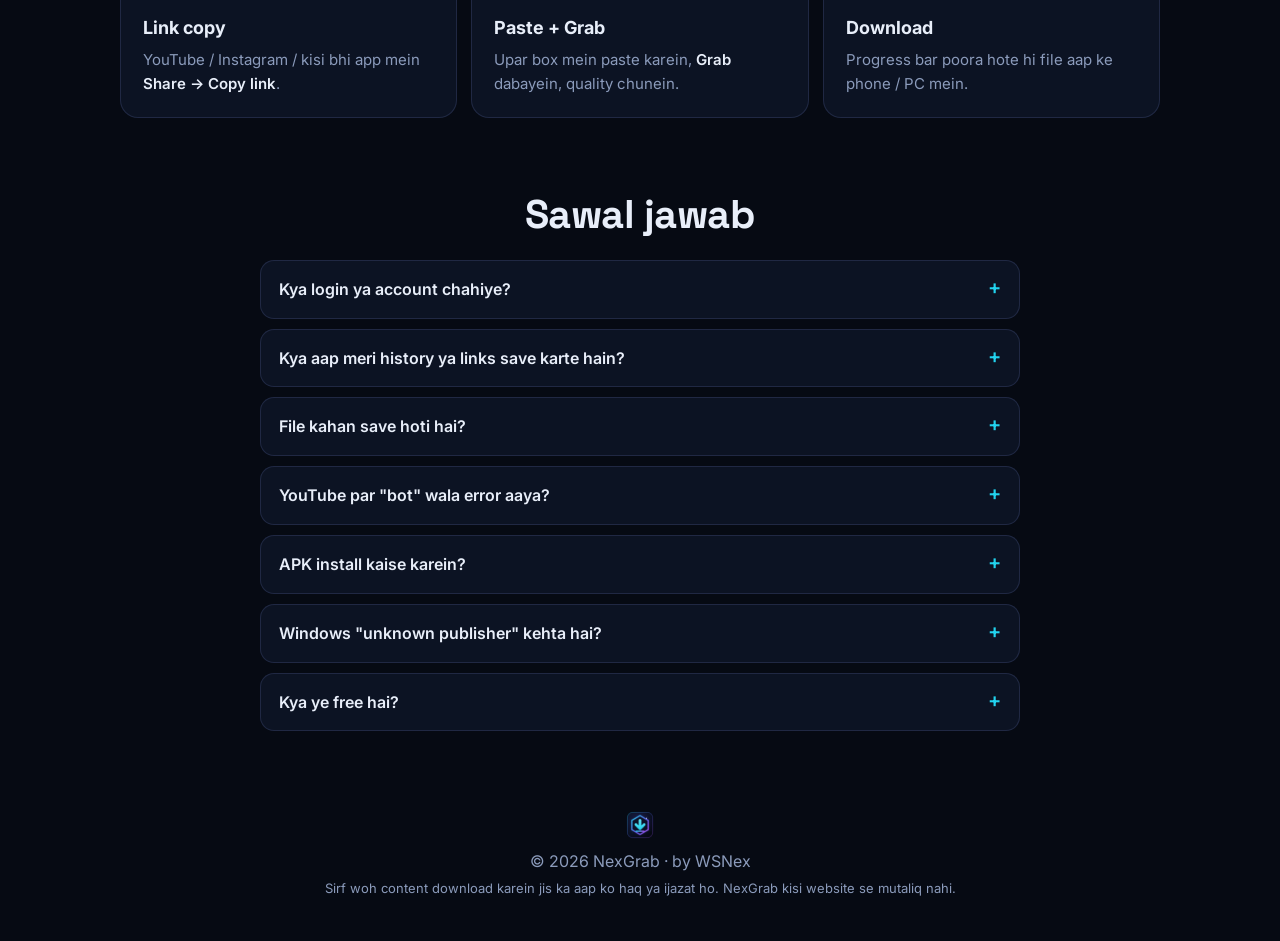
==== commit 241acefc: "Revert "Website: NexGrab Pro section (prices from pro.json), FAQ update" This reverts commit 80d6748" ====
--- a/index.html
+++ b/index.html
@@ -4,7 +4,7 @@
   <meta charset="utf-8">
   <meta name="viewport" content="width=device-width, initial-scale=1, viewport-fit=cover">
   <title>NexGrab - Paste link, download video</title>
-  <meta name="description" content="NexGrab: free video & audio downloader. YouTube, Instagram, Facebook, TikTok, X and 1000+ sites. No login, no history - just paste and download. Android and Windows apps (7-day free trial).">
+  <meta name="description" content="NexGrab: free video & audio downloader. YouTube, Instagram, Facebook, TikTok, X and 1000+ sites. No login, no history - just paste and download. Android and Windows apps too.">
   <meta name="theme-color" content="#060a13">
   <meta property="og:title" content="NexGrab - Paste. Grab. Done.">
   <meta property="og:description" content="Free video & audio downloader for 1000+ sites. No login, no history.">
@@ -28,7 +28,6 @@
     </a>
     <nav>
       <a href="#apps">Apps</a>
-      <a href="#pro">Pro</a>
       <a href="#how">Kaise?</a>
       <a href="#faq">FAQ</a>
     </nav>
@@ -98,7 +97,7 @@
     <!-- ======================= APPS ======================= -->
     <section class="apps" id="apps">
       <h2 class="sec">Apps bhi hain - <span class="grad">aur bhi taqatwar</span></h2>
-      <p class="sec-sub">App aap ke apne internet se chalti hai: YouTube zyada reliable, bari files, poori playlists, Tor support, pause / resume. <b>7 din bilkul free</b>, phir <a href="#pro">Pro key</a>.</p>
+      <p class="sec-sub">App aap ke apne internet se chalti hai: YouTube zyada reliable, bari files, poori playlists, Tor support, pause / resume.</p>
       <div class="app-grid">
         <a class="app" id="dlAndroid" href="#" rel="noopener">
           <div class="app-ico android"><svg viewBox="0 0 24 24"><path d="M7 9h10v8a2 2 0 0 1-2 2H9a2 2 0 0 1-2-2zM7 8a5 5 0 0 1 10 0zM9.5 5.5 8 3.5M14.5 5.5 16 3.5M4.5 10v5M19.5 10v5"/></svg></div>
@@ -152,31 +151,6 @@
       </div>
     </section>
 
-    <!-- ======================= PRO ======================= -->
-    <section class="pro" id="pro">
-      <h2 class="sec">NexGrab <span class="grad">Pro</span></h2>
-      <p class="sec-sub">Android + Windows apps aur browser extension. 7 din free trial, phir ek key se hamesha ke liye unlock. Website hamesha free hai.</p>
-      <div class="plans" id="plans"></div>
-
-      <div class="buy">
-        <h3>Kaise khareedein (JazzCash / Easypaisa)</h3>
-        <ol class="buy-steps">
-          <li>Plan ki raqam neeche diye gaye account mein bhejein.<div class="pay" id="payList"><span class="muted">Payment details jald...</span></div></li>
-          <li>App mein <b>Settings</b> kholein aur apna <b>Device code</b> copy karein (har PC / phone ka alag hota hai, ek key max <b>3 devices</b>).</li>
-          <li>WhatsApp par <b>payment ka screenshot</b>, apna <b>naam</b>, <b>plan</b> aur <b>Device code(s)</b> bhejein.</li>
-          <li>Thori der mein aap ko <b>NXG2-...</b> key WhatsApp par milegi. App mein <b>Settings &rarr; Key daalein</b> par paste karein. Bas!</li>
-        </ol>
-        <div class="buy-actions">
-          <a class="btn-wa" id="waBtn" href="#" target="_blank" rel="noopener" hidden>
-            <svg viewBox="0 0 24 24"><path d="M4 20l1.3-3.9A8 8 0 1 1 8 19z"/><path d="M9 9.5c0 3 2.5 5.5 5.5 5.5l1-1.5-2-1-1 1c-1-.5-1.5-1-2-2l1-1-1-2z"/></svg>
-            WhatsApp par bhejein
-          </a>
-          <a class="btn-card" id="cardBtn" href="#" target="_blank" rel="noopener" hidden>Card se khareedein (international)</a>
-        </div>
-        <p class="muted small">Key sirf unhi devices par chalti hai jin ke code aap ne bheje. Naya PC / phone? Us ka code bhej kar key update karwa lein. Card wali key email par aati hai aur 3 devices tak chalti hai.</p>
-      </div>
-    </section>
-
     <!-- ======================= HOW ======================= -->
     <section class="how" id="how">
       <h2 class="sec">Kaise kaam karta hai</h2>
@@ -196,8 +170,7 @@
       <details><summary>YouTube par "bot" wala error aaya?</summary><p>YouTube kabhi kabhi servers ko rok deta hai. Thori der baad try karein - ya NexGrab Android / Windows app use karein, woh aap ke apne internet se chalti hai aur aisa kam hota hai.</p></details>
       <details><summary>APK install kaise karein?</summary><p>APK download karein → kholein → "Install unknown apps" ki ijazat dein (sirf browser ke liye) → Install. Purani RSK Downloader app ke upar bhi update ho jati hai.</p></details>
       <details><summary>Windows "unknown publisher" kehta hai?</summary><p>App signed nahi hai is liye. <em>More info → Run anyway</em> dabayein. Zip extract karke <em>NexGrab.exe</em> chalayein (tools folder saath rakhein).</p></details>
-      <details><summary>Kya ye free hai?</summary><p>Website hamesha free hai. Android / Windows apps aur browser extension 7 din free chalte hain, uske baad <a href="#pro">NexGrab Pro</a> key chahiye (Rs 300 mahina ya Rs 5,000 lifetime).</p></details>
-      <details><summary>Pro key kaise milti hai?</summary><p>JazzCash / Easypaisa se payment karke WhatsApp par screenshot aur app ka Device code bhejein, key WhatsApp par aa jati hai (ek key 3 PCs / phones tak). App mein Settings &rarr; Key daalein par paste karein.</p></details>
+      <details><summary>Kya ye free hai?</summary><p>Haan, poori tarah free.</p></details>
     </section>
   </main>
 
@@ -209,6 +182,5 @@
 
   <script src="config.js"></script>
   <script src="app.js"></script>
-  <script src="pro.js"></script>
 </body>
 </html>
--- a/style.css
+++ b/style.css
@@ -193,31 +193,6 @@
 .ext-steps a { color: var(--cyan); }
 .ext code { padding: 1px 6px; border-radius: 6px; background: rgba(255, 255, 255, .07); font-size: .92em; }
 .ext a.disabled { pointer-events: none; opacity: .5; }
-
-.pro { padding: 64px 0 10px; }
-.plans { display: grid; grid-template-columns: repeat(auto-fit, minmax(250px, 1fr)); gap: 14px; max-width: 760px; margin: 0 auto; }
-.plan { position: relative; padding: 22px; border-radius: var(--r); background: var(--card); border: 1px solid var(--line); }
-.plan.best { border-color: rgba(168, 85, 247, .6); box-shadow: 0 0 0 1px rgba(168, 85, 247, .25), 0 18px 50px rgba(99, 102, 241, .18); }
-.plan .tag { position: absolute; top: -11px; right: 16px; padding: 3px 10px; border-radius: 20px; font-size: 12px; font-weight: 700; background: var(--grad); color: #04121a; }
-.plan h3 { margin: 0; font: 700 18px "Space Grotesk", sans-serif; }
-.plan .price { margin: 8px 0 2px; font: 800 34px/1.1 "Space Grotesk", sans-serif; }
-.plan .price small { font-size: 15px; font-weight: 600; color: var(--muted); }
-.plan p { margin: 0 0 12px; font-size: 14px; }
-.plan ul { margin: 0; padding: 0; list-style: none; display: grid; gap: 6px; font-size: 14px; }
-.plan li::before { content: "✓"; color: var(--green); font-weight: 800; margin-right: 8px; }
-.buy { max-width: 760px; margin: 18px auto 0; padding: 20px 22px; border-radius: var(--r); background: rgba(255, 255, 255, .025); border: 1px solid var(--line); }
-.buy h3 { margin: 0 0 6px; font: 700 18px "Space Grotesk", sans-serif; }
-.buy-steps { margin: 8px 0 14px; padding-left: 22px; display: grid; gap: 8px; }
-.pay { display: grid; gap: 8px; margin-top: 8px; }
-.acct { display: flex; flex-wrap: wrap; align-items: center; gap: 6px 12px; padding: 10px 12px; border-radius: 12px; background: var(--card); border: 1px solid var(--line); }
-.acct .num { font: 700 17px "Space Grotesk", sans-serif; letter-spacing: .5px; }
-.acct .copy { margin-left: auto; padding: 6px 10px; border-radius: 9px; border: 1px solid var(--line); background: transparent; color: var(--cyan); font-weight: 700; cursor: pointer; }
-.buy-actions { display: flex; flex-wrap: wrap; gap: 10px; margin-bottom: 10px; }
-.btn-wa, .btn-card { display: inline-flex; align-items: center; gap: 8px; padding: 12px 16px; border-radius: 12px; font-weight: 700; }
-.btn-wa { background: #22c55e; color: #04140a; }
-.btn-wa svg { width: 20px; height: 20px; fill: none; stroke: currentColor; stroke-width: 1.8; stroke-linejoin: round; }
-.btn-card { border: 1px solid var(--line); color: var(--text); background: var(--card); }
-.btn-wa[hidden], .btn-card[hidden] { display: none; }
 
 .compare { display: grid; grid-template-columns: 1fr 1fr; gap: 14px; margin-top: 26px; }
 .compare > div { padding: 18px 20px; border-radius: var(--r); background: rgba(255, 255, 255, .025); border: 1px solid var(--line); }
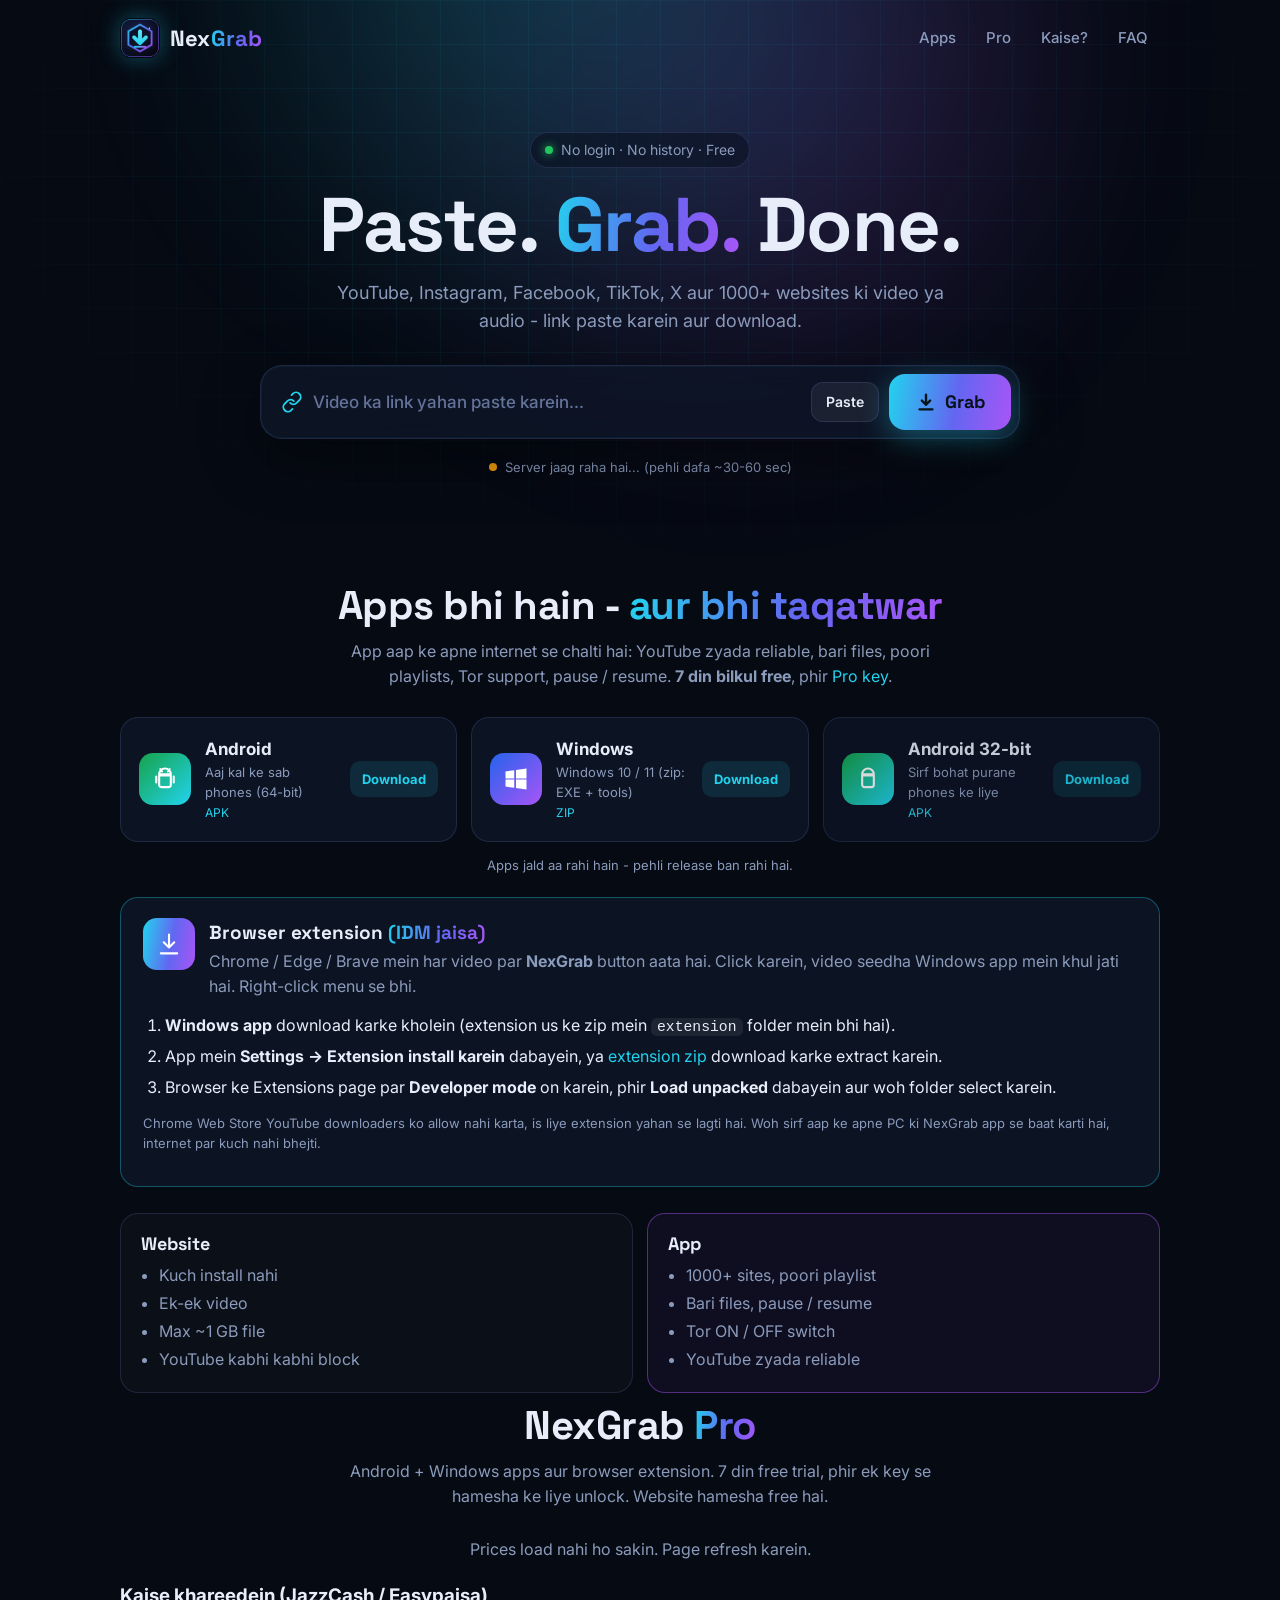
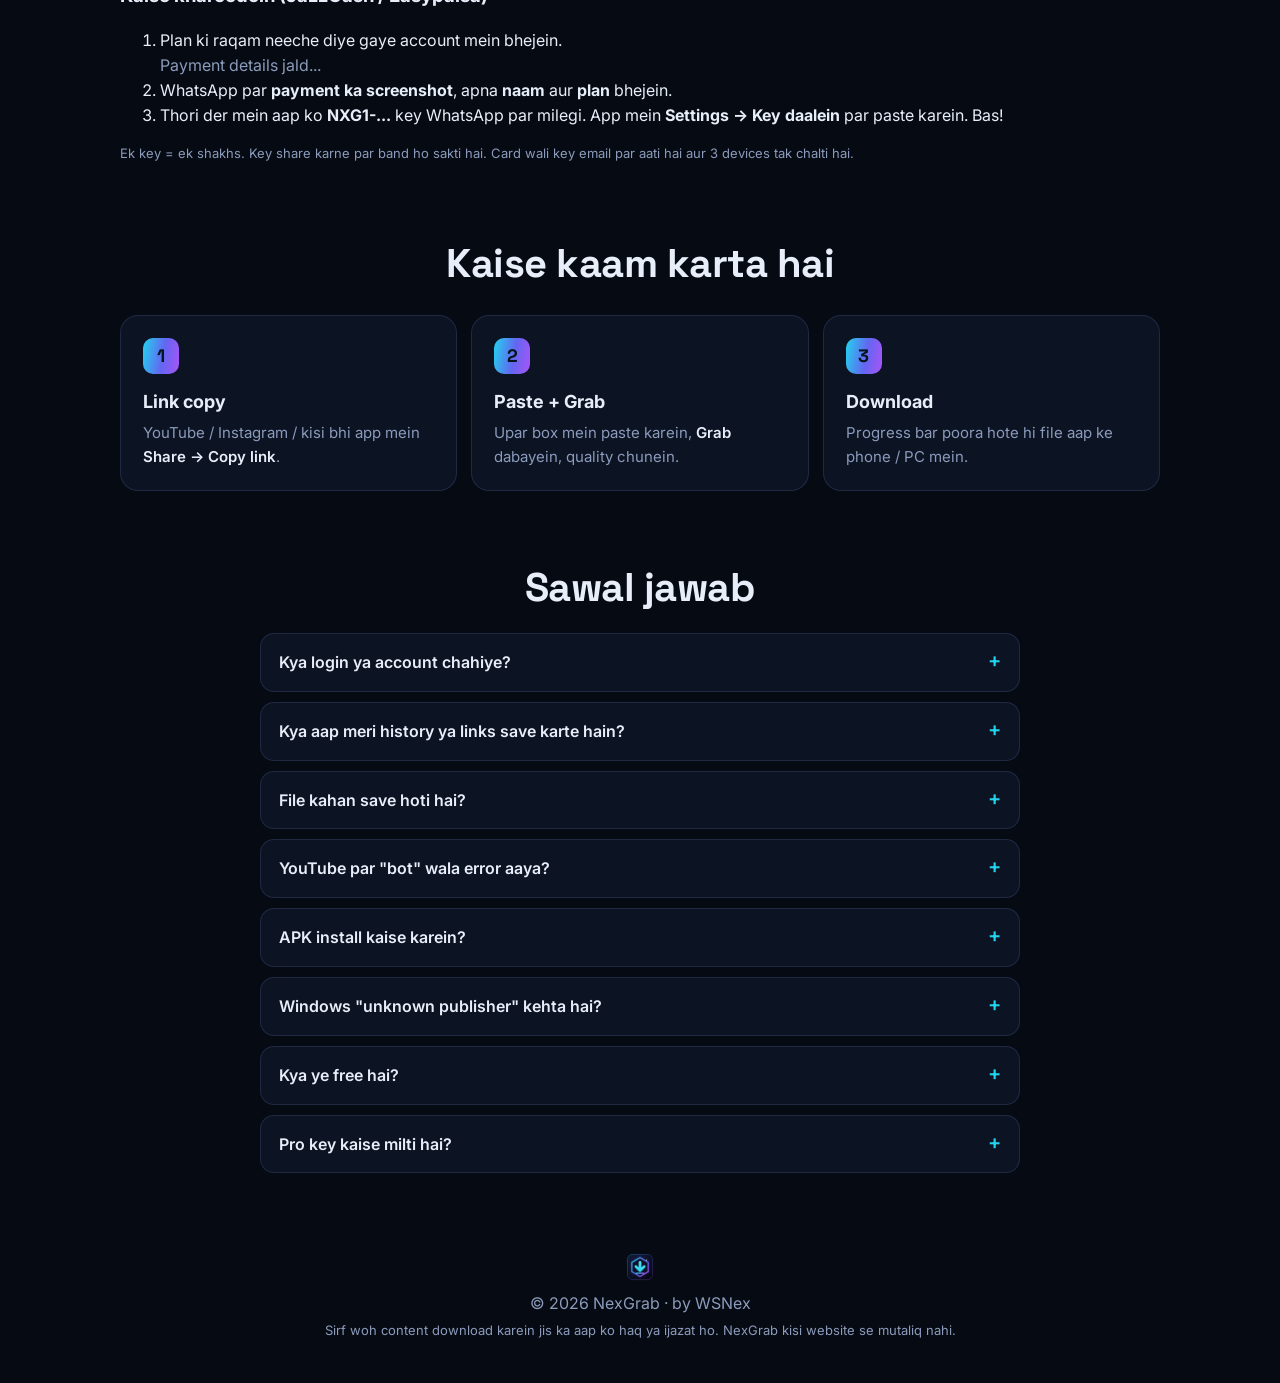
==== commit 9f52753a: "Revert "Pro section: device codes (one key = up to 3 PCs / phones)" This reverts commit bdbaff9da629" ====
--- a/index.html
+++ b/index.html
@@ -4,7 +4,7 @@
   <meta charset="utf-8">
   <meta name="viewport" content="width=device-width, initial-scale=1, viewport-fit=cover">
   <title>NexGrab - Paste link, download video</title>
-  <meta name="description" content="NexGrab: free video & audio downloader. YouTube, Instagram, Facebook, TikTok, X and 1000+ sites. No login, no history - just paste and download. Android and Windows apps too.">
+  <meta name="description" content="NexGrab: free video & audio downloader. YouTube, Instagram, Facebook, TikTok, X and 1000+ sites. No login, no history - just paste and download. Android and Windows apps (7-day free trial).">
   <meta name="theme-color" content="#060a13">
   <meta property="og:title" content="NexGrab - Paste. Grab. Done.">
   <meta property="og:description" content="Free video & audio downloader for 1000+ sites. No login, no history.">
@@ -28,6 +28,7 @@
     </a>
     <nav>
       <a href="#apps">Apps</a>
+      <a href="#pro">Pro</a>
       <a href="#how">Kaise?</a>
       <a href="#faq">FAQ</a>
     </nav>
@@ -97,7 +98,7 @@
     <!-- ======================= APPS ======================= -->
     <section class="apps" id="apps">
       <h2 class="sec">Apps bhi hain - <span class="grad">aur bhi taqatwar</span></h2>
-      <p class="sec-sub">App aap ke apne internet se chalti hai: YouTube zyada reliable, bari files, poori playlists, Tor support, pause / resume.</p>
+      <p class="sec-sub">App aap ke apne internet se chalti hai: YouTube zyada reliable, bari files, poori playlists, Tor support, pause / resume. <b>7 din bilkul free</b>, phir <a href="#pro">Pro key</a>.</p>
       <div class="app-grid">
         <a class="app" id="dlAndroid" href="#" rel="noopener">
           <div class="app-ico android"><svg viewBox="0 0 24 24"><path d="M7 9h10v8a2 2 0 0 1-2 2H9a2 2 0 0 1-2-2zM7 8a5 5 0 0 1 10 0zM9.5 5.5 8 3.5M14.5 5.5 16 3.5M4.5 10v5M19.5 10v5"/></svg></div>
@@ -148,6 +149,30 @@
       <div class="compare">
         <div><h3>Website</h3><ul><li>Kuch install nahi</li><li>Ek-ek video</li><li>Max ~1 GB file</li><li>YouTube kabhi kabhi block</li></ul></div>
         <div class="hl"><h3>App</h3><ul><li>1000+ sites, poori playlist</li><li>Bari files, pause / resume</li><li>Tor ON / OFF switch</li><li>YouTube zyada reliable</li></ul></div>
+      </div>
+    </section>
+
+    <!-- ======================= PRO ======================= -->
+    <section class="pro" id="pro">
+      <h2 class="sec">NexGrab <span class="grad">Pro</span></h2>
+      <p class="sec-sub">Android + Windows apps aur browser extension. 7 din free trial, phir ek key se hamesha ke liye unlock. Website hamesha free hai.</p>
+      <div class="plans" id="plans"></div>
+
+      <div class="buy">
+        <h3>Kaise khareedein (JazzCash / Easypaisa)</h3>
+        <ol class="buy-steps">
+          <li>Plan ki raqam neeche diye gaye account mein bhejein.<div class="pay" id="payList"><span class="muted">Payment details jald...</span></div></li>
+          <li>WhatsApp par <b>payment ka screenshot</b>, apna <b>naam</b> aur <b>plan</b> bhejein.</li>
+          <li>Thori der mein aap ko <b>NXG1-...</b> key WhatsApp par milegi. App mein <b>Settings &rarr; Key daalein</b> par paste karein. Bas!</li>
+        </ol>
+        <div class="buy-actions">
+          <a class="btn-wa" id="waBtn" href="#" target="_blank" rel="noopener" hidden>
+            <svg viewBox="0 0 24 24"><path d="M4 20l1.3-3.9A8 8 0 1 1 8 19z"/><path d="M9 9.5c0 3 2.5 5.5 5.5 5.5l1-1.5-2-1-1 1c-1-.5-1.5-1-2-2l1-1-1-2z"/></svg>
+            WhatsApp par bhejein
+          </a>
+          <a class="btn-card" id="cardBtn" href="#" target="_blank" rel="noopener" hidden>Card se khareedein (international)</a>
+        </div>
+        <p class="muted small">Ek key = ek shakhs. Key share karne par band ho sakti hai. Card wali key email par aati hai aur 3 devices tak chalti hai.</p>
       </div>
     </section>
 
@@ -170,7 +195,8 @@
       <details><summary>YouTube par "bot" wala error aaya?</summary><p>YouTube kabhi kabhi servers ko rok deta hai. Thori der baad try karein - ya NexGrab Android / Windows app use karein, woh aap ke apne internet se chalti hai aur aisa kam hota hai.</p></details>
       <details><summary>APK install kaise karein?</summary><p>APK download karein → kholein → "Install unknown apps" ki ijazat dein (sirf browser ke liye) → Install. Purani RSK Downloader app ke upar bhi update ho jati hai.</p></details>
       <details><summary>Windows "unknown publisher" kehta hai?</summary><p>App signed nahi hai is liye. <em>More info → Run anyway</em> dabayein. Zip extract karke <em>NexGrab.exe</em> chalayein (tools folder saath rakhein).</p></details>
-      <details><summary>Kya ye free hai?</summary><p>Haan, poori tarah free.</p></details>
+      <details><summary>Kya ye free hai?</summary><p>Website hamesha free hai. Android / Windows apps aur browser extension 7 din free chalte hain, uske baad <a href="#pro">NexGrab Pro</a> key chahiye (Rs 300 mahina ya Rs 5,000 lifetime).</p></details>
+      <details><summary>Pro key kaise milti hai?</summary><p>JazzCash / Easypaisa se payment karke WhatsApp par screenshot bhejein, key WhatsApp par aa jati hai. App mein Settings &rarr; Key daalein par paste karein.</p></details>
     </section>
   </main>
 
@@ -182,5 +208,6 @@
 
   <script src="config.js"></script>
   <script src="app.js"></script>
+  <script src="pro.js"></script>
 </body>
 </html>
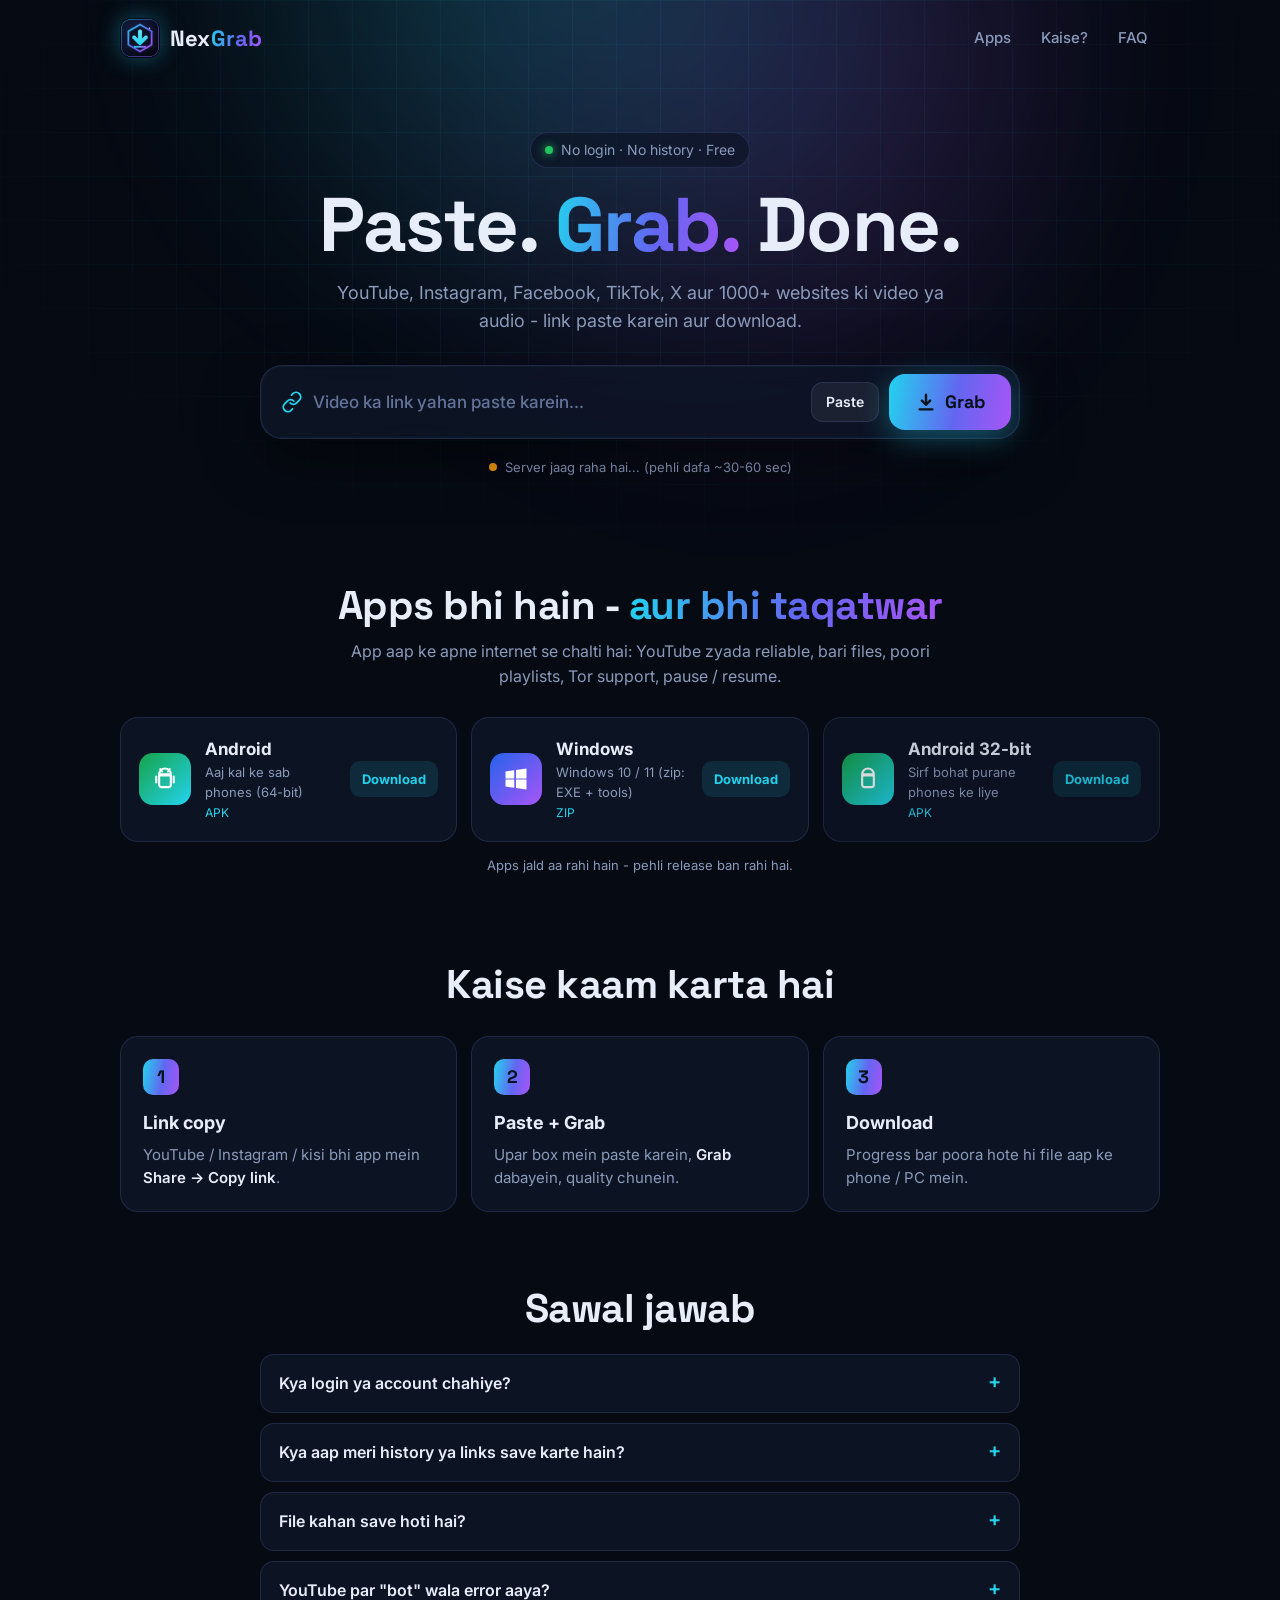
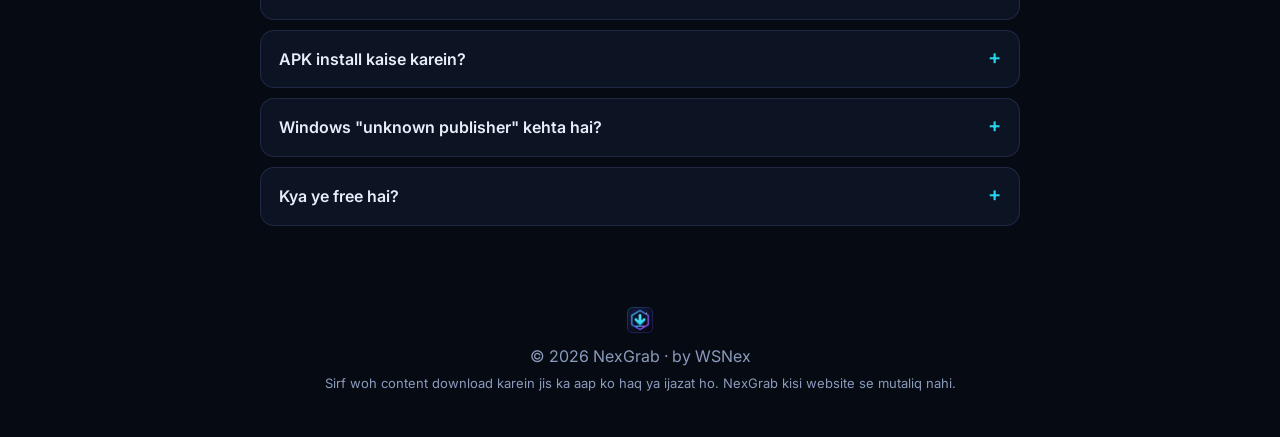
==== commit ca153457: "Hide NexGrab Pro and extension sections until release (testing only) Co-Authored-By: Claude Opus 5.5" ====
--- a/index.html
+++ b/index.html
@@ -4,7 +4,7 @@
   <meta charset="utf-8">
   <meta name="viewport" content="width=device-width, initial-scale=1, viewport-fit=cover">
   <title>NexGrab - Paste link, download video</title>
-  <meta name="description" content="NexGrab: free video & audio downloader. YouTube, Instagram, Facebook, TikTok, X and 1000+ sites. No login, no history - just paste and download. Android and Windows apps (7-day free trial).">
+  <meta name="description" content="NexGrab: free video & audio downloader. YouTube, Instagram, Facebook, TikTok, X and 1000+ sites. No login, no history - just paste and download. Android and Windows apps too.">
   <meta name="theme-color" content="#060a13">
   <meta property="og:title" content="NexGrab - Paste. Grab. Done.">
   <meta property="og:description" content="Free video & audio downloader for 1000+ sites. No login, no history.">
@@ -28,7 +28,6 @@
     </a>
     <nav>
       <a href="#apps">Apps</a>
-      <a href="#pro">Pro</a>
       <a href="#how">Kaise?</a>
       <a href="#faq">FAQ</a>
     </nav>
@@ -98,7 +97,7 @@
     <!-- ======================= APPS ======================= -->
     <section class="apps" id="apps">
       <h2 class="sec">Apps bhi hain - <span class="grad">aur bhi taqatwar</span></h2>
-      <p class="sec-sub">App aap ke apne internet se chalti hai: YouTube zyada reliable, bari files, poori playlists, Tor support, pause / resume. <b>7 din bilkul free</b>, phir <a href="#pro">Pro key</a>.</p>
+      <p class="sec-sub">App aap ke apne internet se chalti hai: YouTube zyada reliable, bari files, poori playlists, Tor support, pause / resume.</p>
       <div class="app-grid">
         <a class="app" id="dlAndroid" href="#" rel="noopener">
           <div class="app-ico android"><svg viewBox="0 0 24 24"><path d="M7 9h10v8a2 2 0 0 1-2 2H9a2 2 0 0 1-2-2zM7 8a5 5 0 0 1 10 0zM9.5 5.5 8 3.5M14.5 5.5 16 3.5M4.5 10v5M19.5 10v5"/></svg></div>
@@ -130,50 +129,6 @@
       </div>
       <p class="muted small center" id="relInfo">&nbsp;</p>
 
-      <div class="ext" id="extension">
-        <div class="ext-head">
-          <div class="app-ico ext-ico"><svg viewBox="0 0 24 24"><path d="M12 4v11m0 0-4.5-4.5M12 15l4.5-4.5M5 20h14"/></svg></div>
-          <div>
-            <h3>Browser extension <span class="grad">(IDM jaisa)</span></h3>
-            <p class="muted">Chrome / Edge / Brave mein har video par <b>NexGrab</b> button aata hai. Click karein, video seedha Windows app mein khul jati hai. Right-click menu se bhi.</p>
-          </div>
-        </div>
-        <ol class="ext-steps">
-          <li><b>Windows app</b> download karke kholein (extension us ke zip mein <code>extension</code> folder mein bhi hai).</li>
-          <li>App mein <b>Settings &rarr; Extension install karein</b> dabayein, ya <a id="dlExtension" href="#" rel="noopener">extension zip</a> download karke extract karein.</li>
-          <li>Browser ke Extensions page par <b>Developer mode</b> on karein, phir <b>Load unpacked</b> dabayein aur woh folder select karein.</li>
-        </ol>
-        <p class="muted small">Chrome Web Store YouTube downloaders ko allow nahi karta, is liye extension yahan se lagti hai. Woh sirf aap ke apne PC ki NexGrab app se baat karti hai, internet par kuch nahi bhejti.</p>
-      </div>
-
-      <div class="compare">
-        <div><h3>Website</h3><ul><li>Kuch install nahi</li><li>Ek-ek video</li><li>Max ~1 GB file</li><li>YouTube kabhi kabhi block</li></ul></div>
-        <div class="hl"><h3>App</h3><ul><li>1000+ sites, poori playlist</li><li>Bari files, pause / resume</li><li>Tor ON / OFF switch</li><li>YouTube zyada reliable</li></ul></div>
-      </div>
-    </section>
-
-    <!-- ======================= PRO ======================= -->
-    <section class="pro" id="pro">
-      <h2 class="sec">NexGrab <span class="grad">Pro</span></h2>
-      <p class="sec-sub">Android + Windows apps aur browser extension. 7 din free trial, phir ek key se hamesha ke liye unlock. Website hamesha free hai.</p>
-      <div class="plans" id="plans"></div>
-
-      <div class="buy">
-        <h3>Kaise khareedein (JazzCash / Easypaisa)</h3>
-        <ol class="buy-steps">
-          <li>Plan ki raqam neeche diye gaye account mein bhejein.<div class="pay" id="payList"><span class="muted">Payment details jald...</span></div></li>
-          <li>WhatsApp par <b>payment ka screenshot</b>, apna <b>naam</b> aur <b>plan</b> bhejein.</li>
-          <li>Thori der mein aap ko <b>NXG1-...</b> key WhatsApp par milegi. App mein <b>Settings &rarr; Key daalein</b> par paste karein. Bas!</li>
-        </ol>
-        <div class="buy-actions">
-          <a class="btn-wa" id="waBtn" href="#" target="_blank" rel="noopener" hidden>
-            <svg viewBox="0 0 24 24"><path d="M4 20l1.3-3.9A8 8 0 1 1 8 19z"/><path d="M9 9.5c0 3 2.5 5.5 5.5 5.5l1-1.5-2-1-1 1c-1-.5-1.5-1-2-2l1-1-1-2z"/></svg>
-            WhatsApp par bhejein
-          </a>
-          <a class="btn-card" id="cardBtn" href="#" target="_blank" rel="noopener" hidden>Card se khareedein (international)</a>
-        </div>
-        <p class="muted small">Ek key = ek shakhs. Key share karne par band ho sakti hai. Card wali key email par aati hai aur 3 devices tak chalti hai.</p>
-      </div>
     </section>
 
     <!-- ======================= HOW ======================= -->
@@ -195,8 +150,7 @@
       <details><summary>YouTube par "bot" wala error aaya?</summary><p>YouTube kabhi kabhi servers ko rok deta hai. Thori der baad try karein - ya NexGrab Android / Windows app use karein, woh aap ke apne internet se chalti hai aur aisa kam hota hai.</p></details>
       <details><summary>APK install kaise karein?</summary><p>APK download karein → kholein → "Install unknown apps" ki ijazat dein (sirf browser ke liye) → Install. Purani RSK Downloader app ke upar bhi update ho jati hai.</p></details>
       <details><summary>Windows "unknown publisher" kehta hai?</summary><p>App signed nahi hai is liye. <em>More info → Run anyway</em> dabayein. Zip extract karke <em>NexGrab.exe</em> chalayein (tools folder saath rakhein).</p></details>
-      <details><summary>Kya ye free hai?</summary><p>Website hamesha free hai. Android / Windows apps aur browser extension 7 din free chalte hain, uske baad <a href="#pro">NexGrab Pro</a> key chahiye (Rs 300 mahina ya Rs 5,000 lifetime).</p></details>
-      <details><summary>Pro key kaise milti hai?</summary><p>JazzCash / Easypaisa se payment karke WhatsApp par screenshot bhejein, key WhatsApp par aa jati hai. App mein Settings &rarr; Key daalein par paste karein.</p></details>
+      <details><summary>Kya ye free hai?</summary><p>Haan, poori tarah free.</p></details>
     </section>
   </main>
 
@@ -208,6 +162,5 @@
 
   <script src="config.js"></script>
   <script src="app.js"></script>
-  <script src="pro.js"></script>
 </body>
 </html>
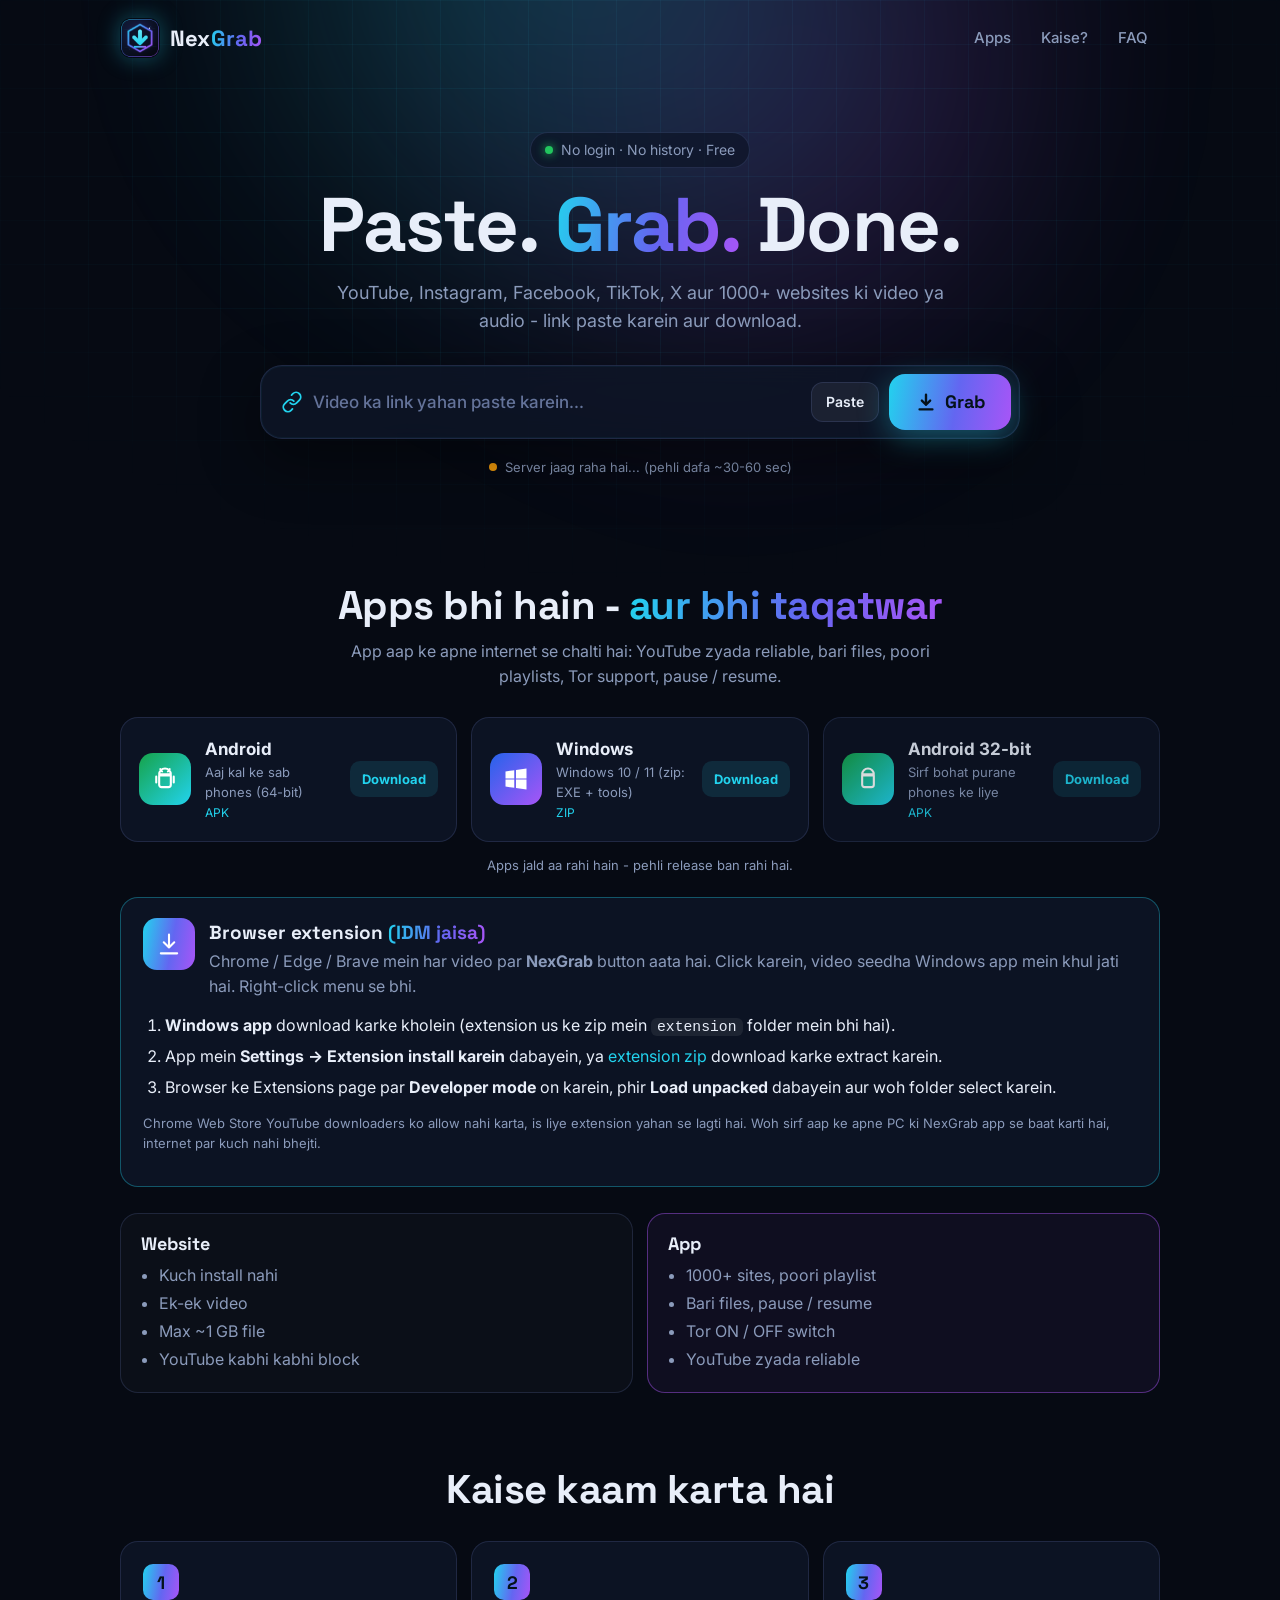
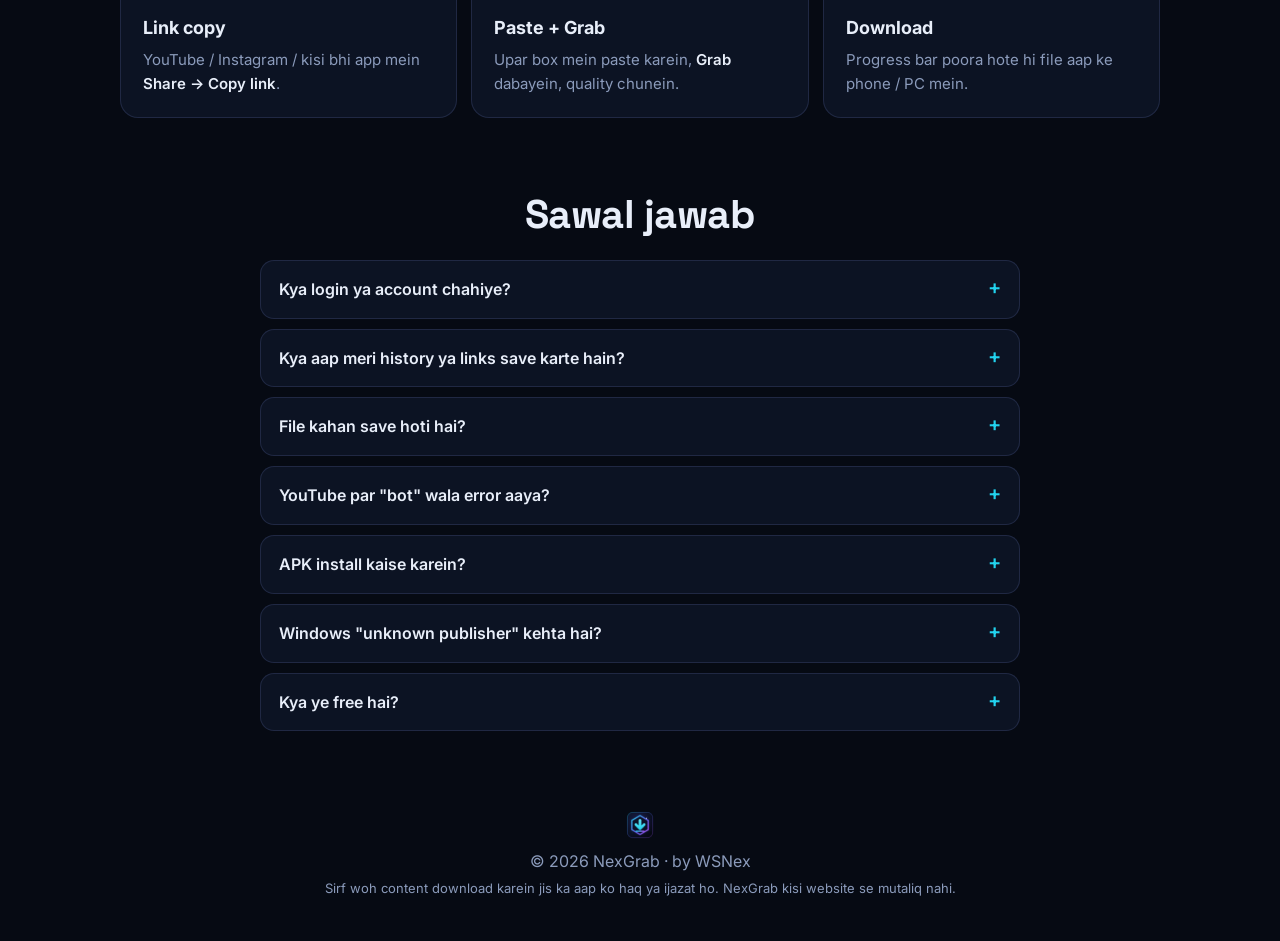
==== commit fe2dc415: "Website: browser extension section back (free v3.3.0 release) Co-Authored-By: Claude Opus 5.5 <norep" ====
--- a/index.html
+++ b/index.html
@@ -129,6 +129,27 @@
       </div>
       <p class="muted small center" id="relInfo">&nbsp;</p>
 
+      <div class="ext" id="extension">
+        <div class="ext-head">
+          <div class="app-ico ext-ico"><svg viewBox="0 0 24 24"><path d="M12 4v11m0 0-4.5-4.5M12 15l4.5-4.5M5 20h14"/></svg></div>
+          <div>
+            <h3>Browser extension <span class="grad">(IDM jaisa)</span></h3>
+            <p class="muted">Chrome / Edge / Brave mein har video par <b>NexGrab</b> button aata hai. Click karein, video seedha Windows app mein khul jati hai. Right-click menu se bhi.</p>
+          </div>
+        </div>
+        <ol class="ext-steps">
+          <li><b>Windows app</b> download karke kholein (extension us ke zip mein <code>extension</code> folder mein bhi hai).</li>
+          <li>App mein <b>Settings &rarr; Extension install karein</b> dabayein, ya <a id="dlExtension" href="#" rel="noopener">extension zip</a> download karke extract karein.</li>
+          <li>Browser ke Extensions page par <b>Developer mode</b> on karein, phir <b>Load unpacked</b> dabayein aur woh folder select karein.</li>
+        </ol>
+        <p class="muted small">Chrome Web Store YouTube downloaders ko allow nahi karta, is liye extension yahan se lagti hai. Woh sirf aap ke apne PC ki NexGrab app se baat karti hai, internet par kuch nahi bhejti.</p>
+      </div>
+
+      <div class="compare">
+        <div><h3>Website</h3><ul><li>Kuch install nahi</li><li>Ek-ek video</li><li>Max ~1 GB file</li><li>YouTube kabhi kabhi block</li></ul></div>
+        <div class="hl"><h3>App</h3><ul><li>1000+ sites, poori playlist</li><li>Bari files, pause / resume</li><li>Tor ON / OFF switch</li><li>YouTube zyada reliable</li></ul></div>
+      </div>
+
     </section>
 
     <!-- ======================= HOW ======================= -->
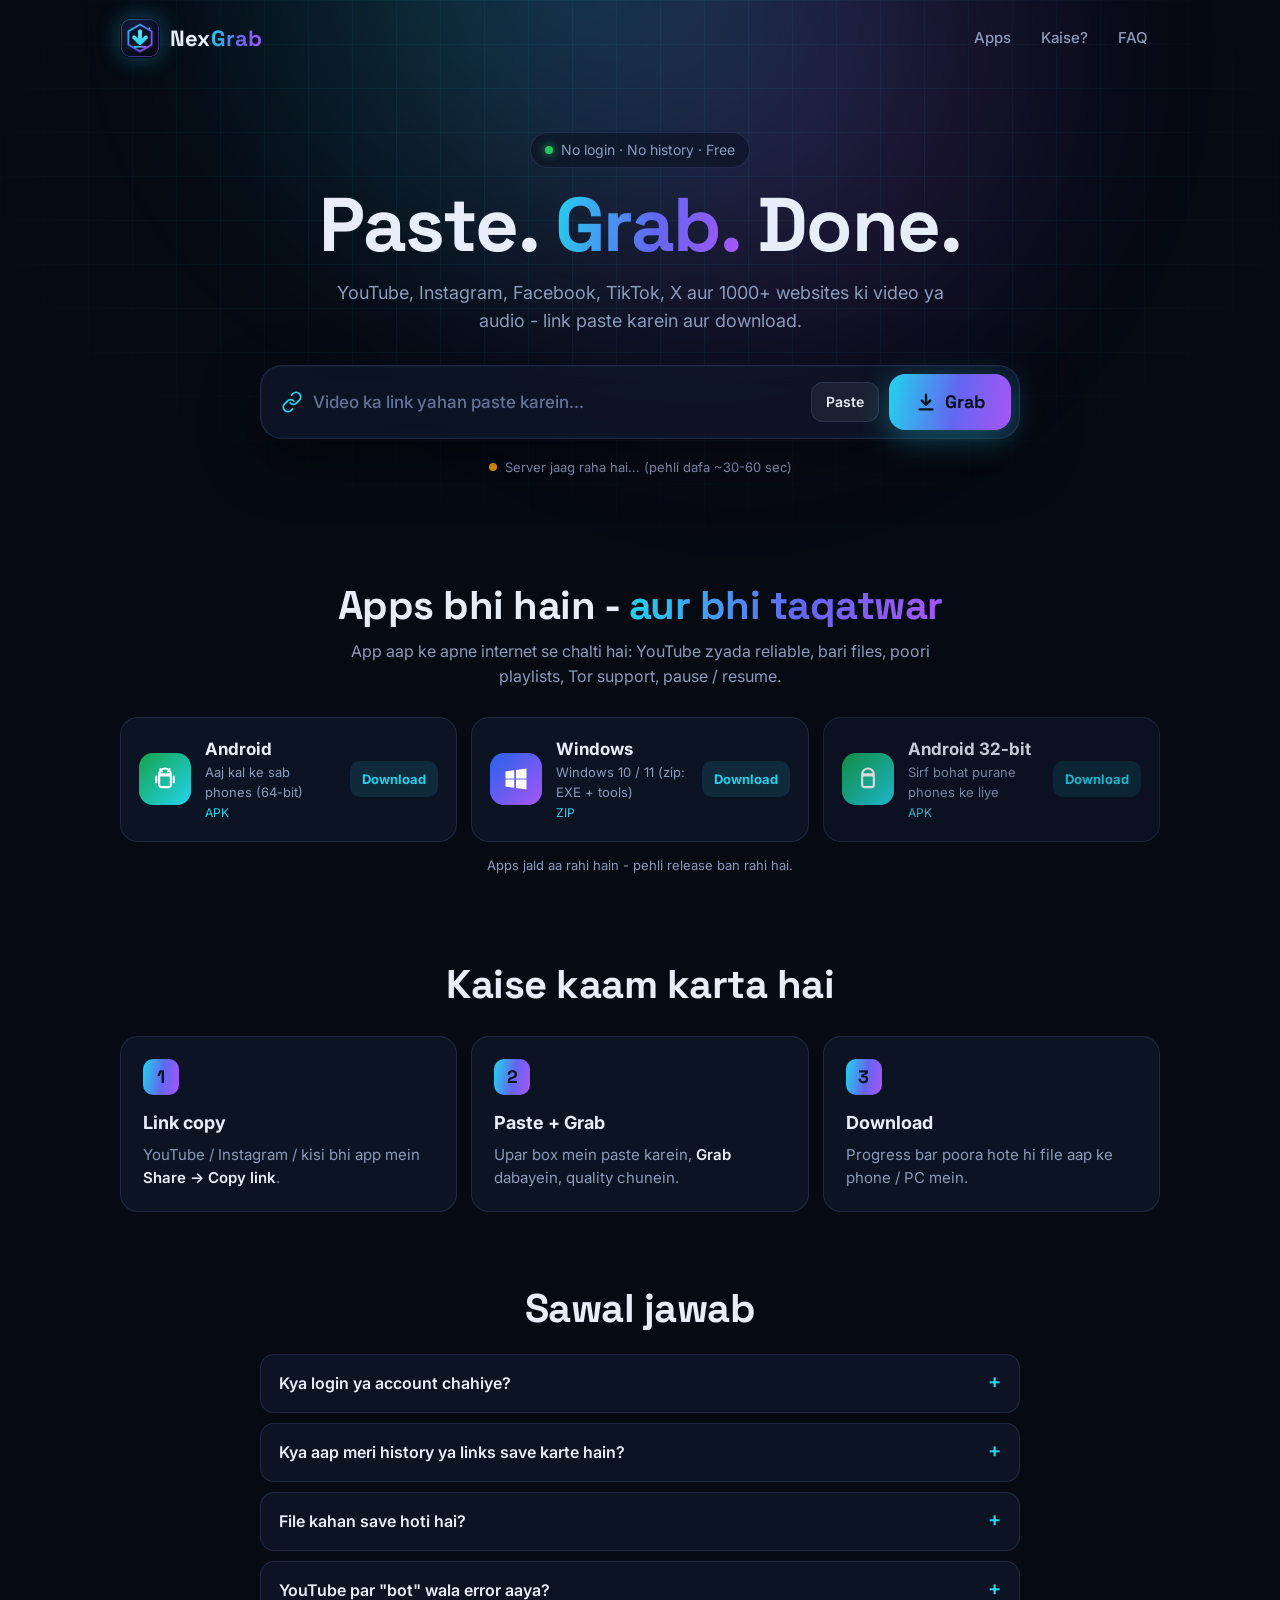
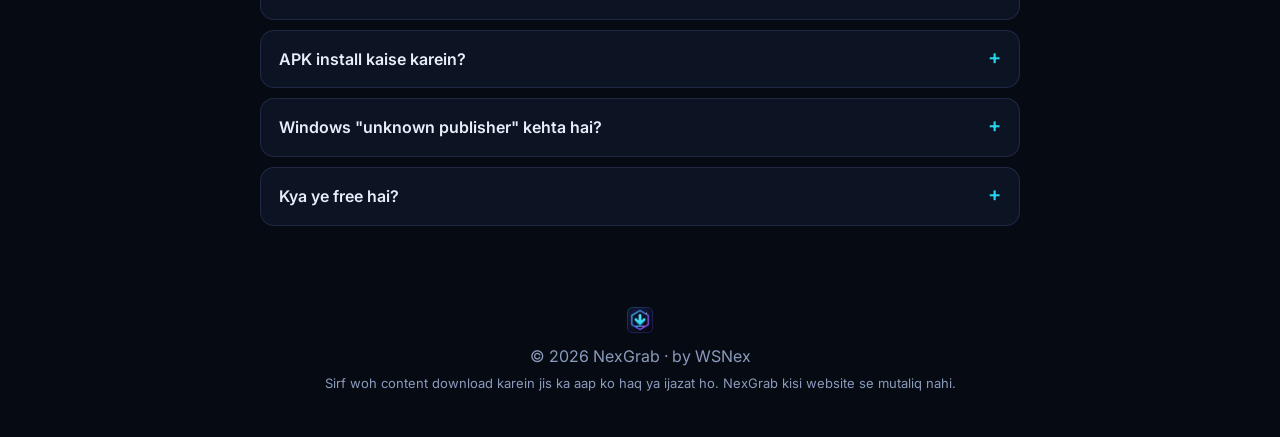
==== commit 8fa6896d: "Revert "Website: browser extension section back (free v3.3.0 release)" This reverts commit fe2dc415f" ====
--- a/index.html
+++ b/index.html
@@ -129,27 +129,6 @@
       </div>
       <p class="muted small center" id="relInfo">&nbsp;</p>
 
-      <div class="ext" id="extension">
-        <div class="ext-head">
-          <div class="app-ico ext-ico"><svg viewBox="0 0 24 24"><path d="M12 4v11m0 0-4.5-4.5M12 15l4.5-4.5M5 20h14"/></svg></div>
-          <div>
-            <h3>Browser extension <span class="grad">(IDM jaisa)</span></h3>
-            <p class="muted">Chrome / Edge / Brave mein har video par <b>NexGrab</b> button aata hai. Click karein, video seedha Windows app mein khul jati hai. Right-click menu se bhi.</p>
-          </div>
-        </div>
-        <ol class="ext-steps">
-          <li><b>Windows app</b> download karke kholein (extension us ke zip mein <code>extension</code> folder mein bhi hai).</li>
-          <li>App mein <b>Settings &rarr; Extension install karein</b> dabayein, ya <a id="dlExtension" href="#" rel="noopener">extension zip</a> download karke extract karein.</li>
-          <li>Browser ke Extensions page par <b>Developer mode</b> on karein, phir <b>Load unpacked</b> dabayein aur woh folder select karein.</li>
-        </ol>
-        <p class="muted small">Chrome Web Store YouTube downloaders ko allow nahi karta, is liye extension yahan se lagti hai. Woh sirf aap ke apne PC ki NexGrab app se baat karti hai, internet par kuch nahi bhejti.</p>
-      </div>
-
-      <div class="compare">
-        <div><h3>Website</h3><ul><li>Kuch install nahi</li><li>Ek-ek video</li><li>Max ~1 GB file</li><li>YouTube kabhi kabhi block</li></ul></div>
-        <div class="hl"><h3>App</h3><ul><li>1000+ sites, poori playlist</li><li>Bari files, pause / resume</li><li>Tor ON / OFF switch</li><li>YouTube zyada reliable</li></ul></div>
-      </div>
-
     </section>
 
     <!-- ======================= HOW ======================= -->
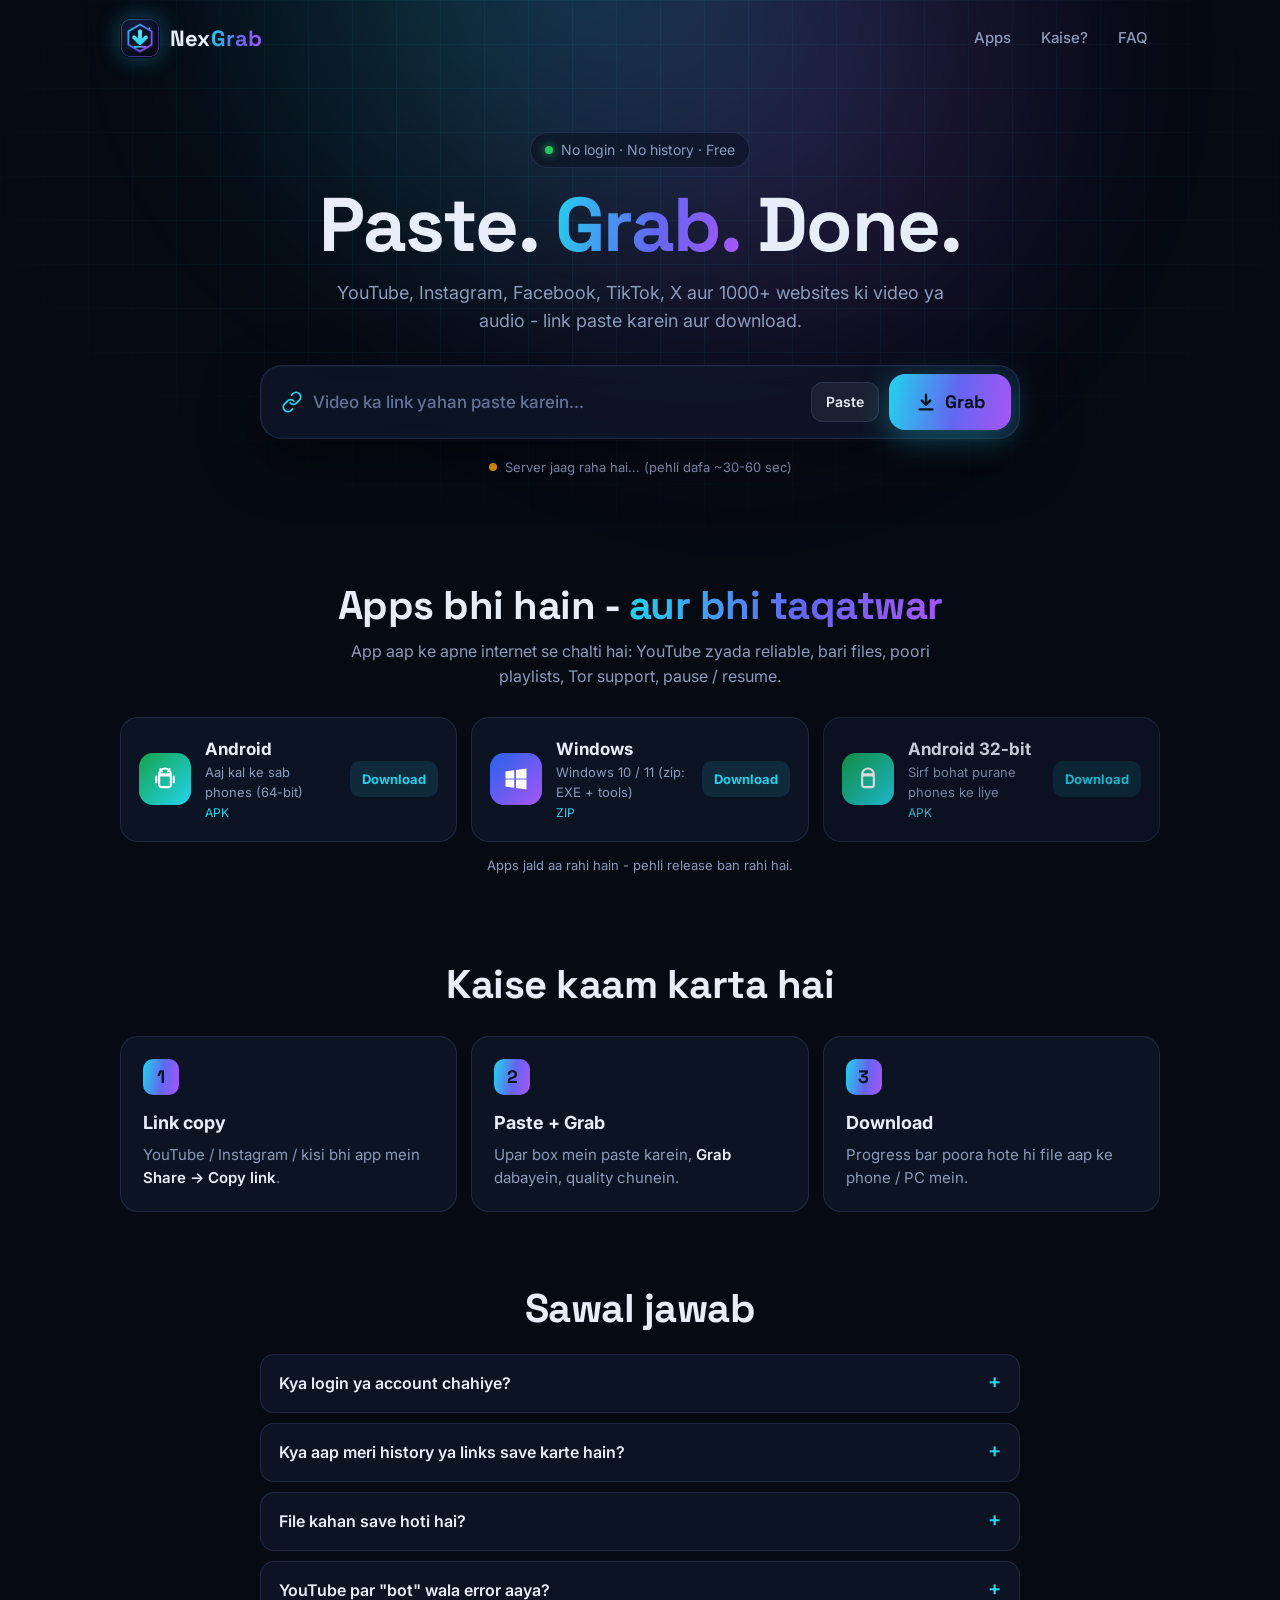
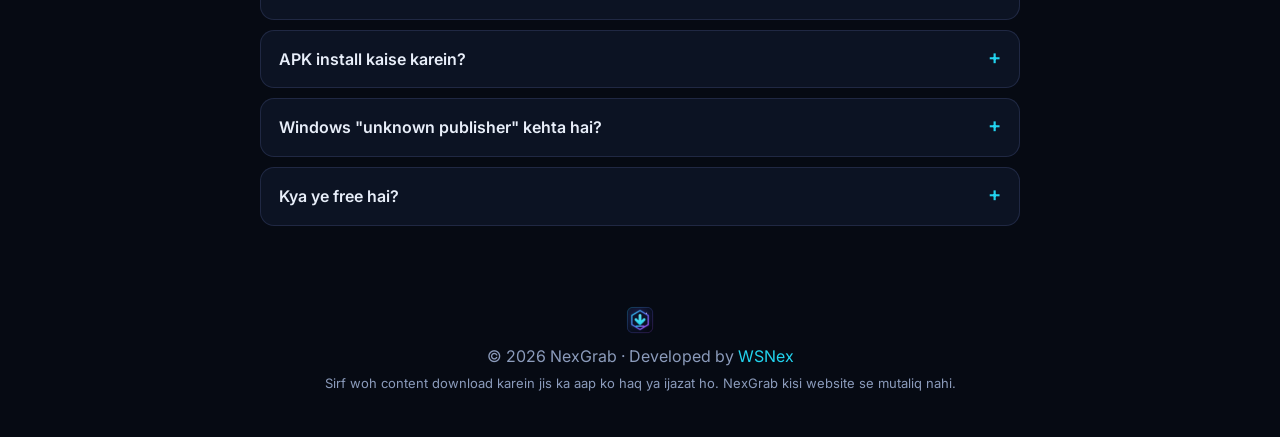
==== commit 38ec9fb6: "Footer: link to WSNex developer site Co-Authored-By: Claude Opus 5.5 <noreply@anthropic.com> Claude-" ====
--- a/index.html
+++ b/index.html
@@ -156,7 +156,7 @@
 
   <footer>
     <img src="assets/logo.png" alt="" width="28" height="28">
-    <p>© <span id="yr"></span> NexGrab · by WSNex</p>
+    <p>© <span id="yr"></span> NexGrab · Developed by <a href="https://wsnex.github.io/" title="WSNex — Software House in Gujranwala">WSNex</a></p>
     <p class="muted small">Sirf woh content download karein jis ka aap ko haq ya ijazat ho. NexGrab kisi website se mutaliq nahi.</p>
   </footer>
 
